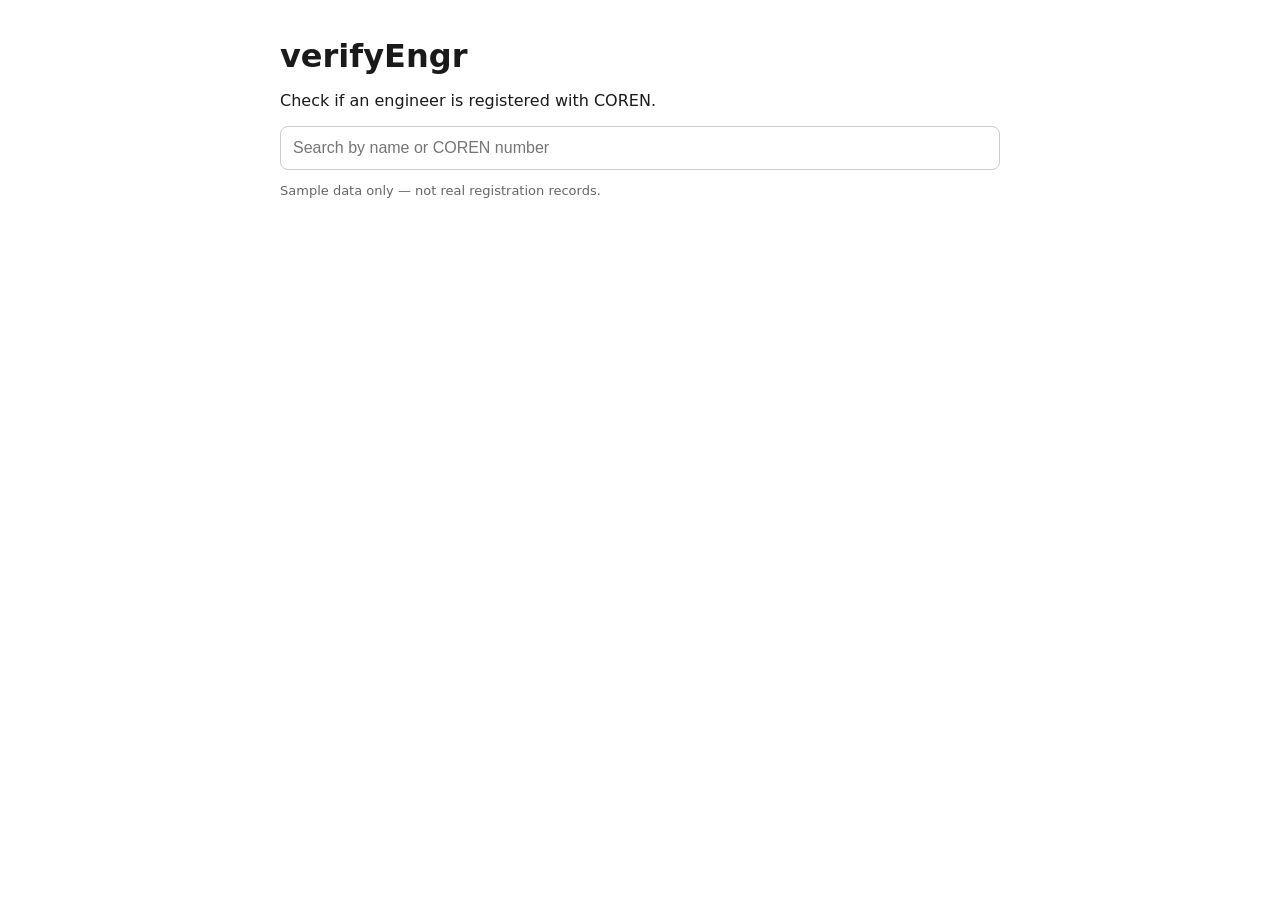
==== website/index.html @ 2fd6666d "Set up verifyEngr project structure Add beginner-friendly folders (website, data, docs), starter pag" ====
<!DOCTYPE html>
<html lang="en">
<head>
  <meta charset="UTF-8">
  <meta name="viewport" content="width=device-width, initial-scale=1.0">
  <title>verifyEngr — Check if an engineer is registered</title>
  <link rel="stylesheet" href="css/styles.css">
</head>
<body>
  <header>
    <h1>verifyEngr</h1>
    <p>Check if an engineer is registered with COREN.</p>
  </header>

  <main>
    <!-- Search bar: name or COREN number -->
    <input id="search" type="text" placeholder="Search by name or COREN number">

    <!-- Results appear here (filled in by js/app.js) -->
    <div id="results"></div>

    <p class="note">Sample data only — not real registration records.</p>
  </main>

  <script src="js/app.js"></script>
</body>
</html>
---- website/css/styles.css ----
/* verifyEngr styles — colours, fonts and layout */

body {
  font-family: system-ui, sans-serif;
  max-width: 720px;
  margin: 0 auto;
  padding: 16px;
  color: #1a1a1a;
}

header h1 {
  margin-bottom: 4px;
}

#search {
  width: 100%;
  padding: 12px;
  font-size: 16px;
  border: 1px solid #ccc;
  border-radius: 8px;
  box-sizing: border-box;
}

.result {
  border: 1px solid #ddd;
  border-radius: 8px;
  padding: 12px;
  margin-top: 12px;
}

.badge-registered { color: #1e7b34; font-weight: 600; }
.badge-expired    { color: #b26a00; font-weight: 600; }
.badge-notfound   { color: #b3261e; font-weight: 600; }

.note {
  color: #666;
  font-size: 13px;
}
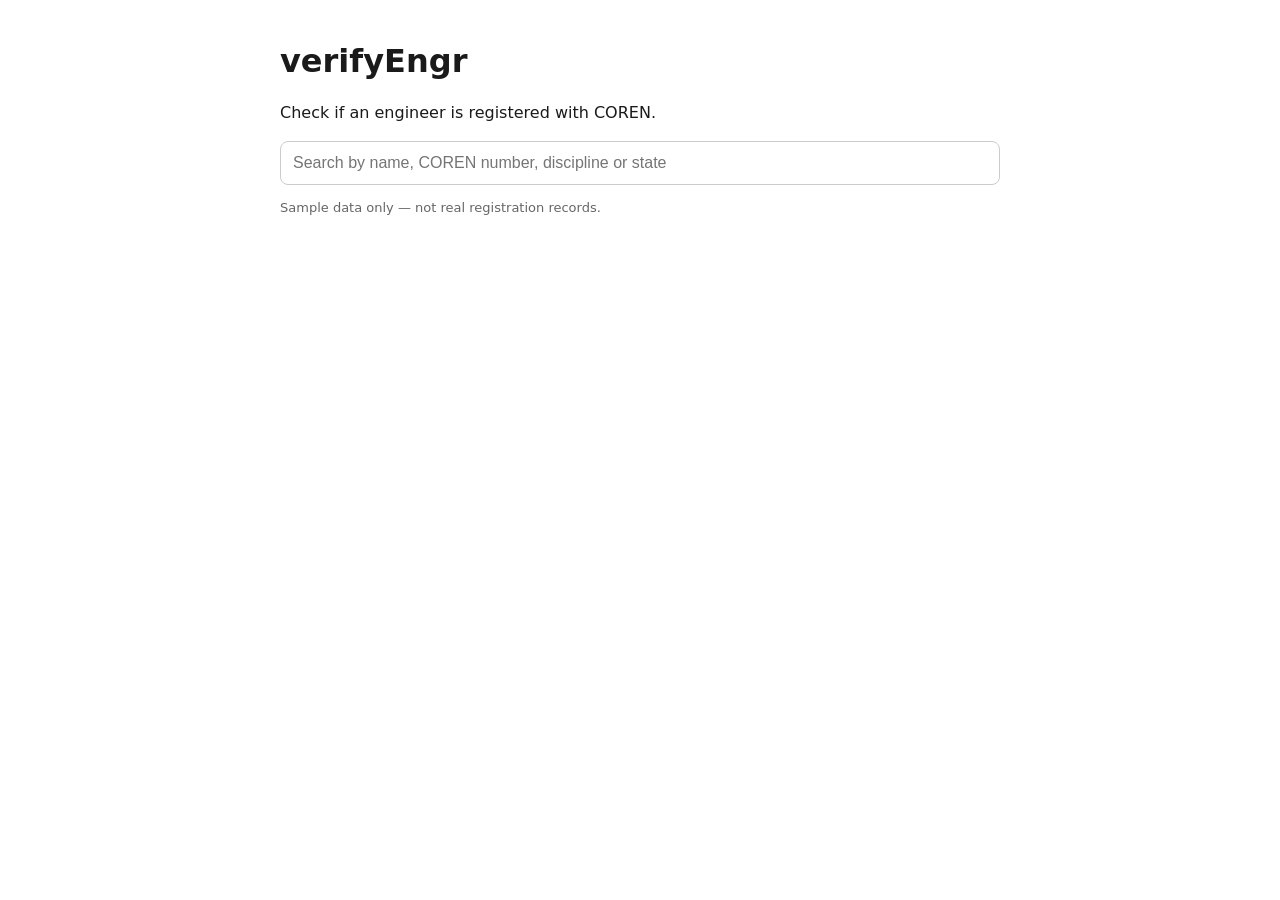
==== commit db918121: "Add 40 sample engineers and a working profile page - Sample data now covers 6 disciplines, 10 states" ====
--- a/website/index.html
+++ b/website/index.html
@@ -14,7 +14,7 @@
 
   <main>
     <!-- Search bar: name or COREN number -->
-    <input id="search" type="text" placeholder="Search by name or COREN number">
+    <input id="search" type="text" placeholder="Search by name, COREN number, discipline or state">
 
     <!-- Results appear here (filled in by js/app.js) -->
     <div id="results"></div>
--- a/website/css/styles.css
+++ b/website/css/styles.css
@@ -6,12 +6,18 @@
   margin: 0 auto;
   padding: 16px;
   color: #1a1a1a;
+  line-height: 1.5;
+}
+
+a {
+  color: #1d5fbf;
 }
 
 header h1 {
   margin-bottom: 4px;
 }
 
+/* Search bar */
 #search {
   width: 100%;
   padding: 12px;
@@ -21,16 +27,66 @@
   box-sizing: border-box;
 }
 
+/* One search result (the whole card is a link) */
 .result {
+  display: block;
   border: 1px solid #ddd;
   border-radius: 8px;
   padding: 12px;
   margin-top: 12px;
+  color: inherit;
+  text-decoration: none;
 }
 
-.badge-registered { color: #1e7b34; font-weight: 600; }
-.badge-expired    { color: #b26a00; font-weight: 600; }
-.badge-notfound   { color: #b3261e; font-weight: 600; }
+.result:hover {
+  border-color: #1d5fbf;
+  background: #f5f9ff;
+}
+
+/* Status badges */
+.badge {
+  display: inline-block;
+  margin-left: 6px;
+  padding: 2px 10px;
+  border-radius: 999px;
+  font-size: 13px;
+  font-weight: 600;
+}
+
+.badge-registered { color: #1e7b34; background: #e6f4ea; }
+.badge-expired    { color: #b26a00; background: #fff4e0; }
+.badge-suspended  { color: #b3261e; background: #fdecea; }
+.badge-notfound   { color: #b3261e; background: #fdecea; padding: 8px 12px; border-radius: 8px; }
+
+.badge-large {
+  margin-left: 0;
+  font-size: 16px;
+  padding: 6px 16px;
+}
+
+/* Profile page */
+.warning {
+  background: #fdecea;
+  color: #b3261e;
+  padding: 12px;
+  border-radius: 8px;
+}
+
+.details {
+  display: grid;
+  grid-template-columns: 160px 1fr;
+  gap: 8px 16px;
+  margin: 16px 0;
+}
+
+.details dt {
+  color: #666;
+}
+
+.details dd {
+  margin: 0;
+  font-weight: 500;
+}
 
 .note {
   color: #666;
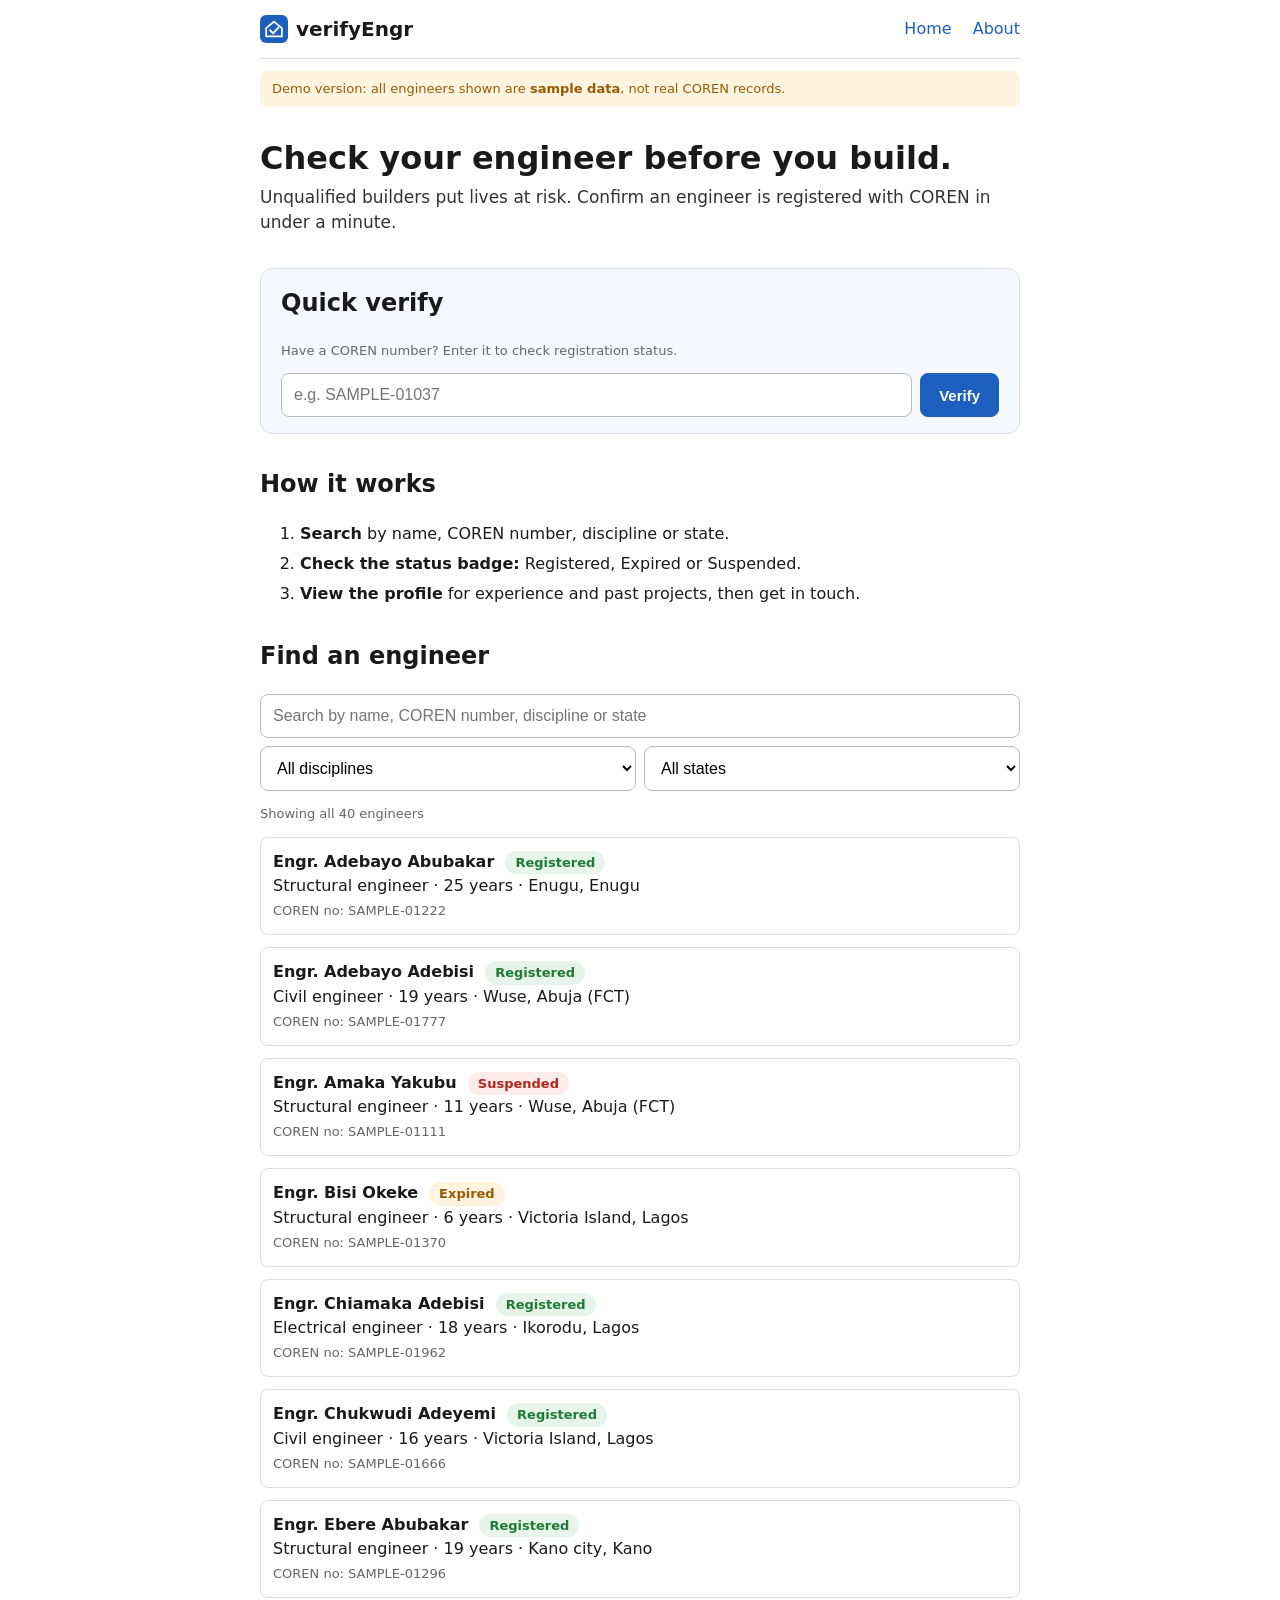
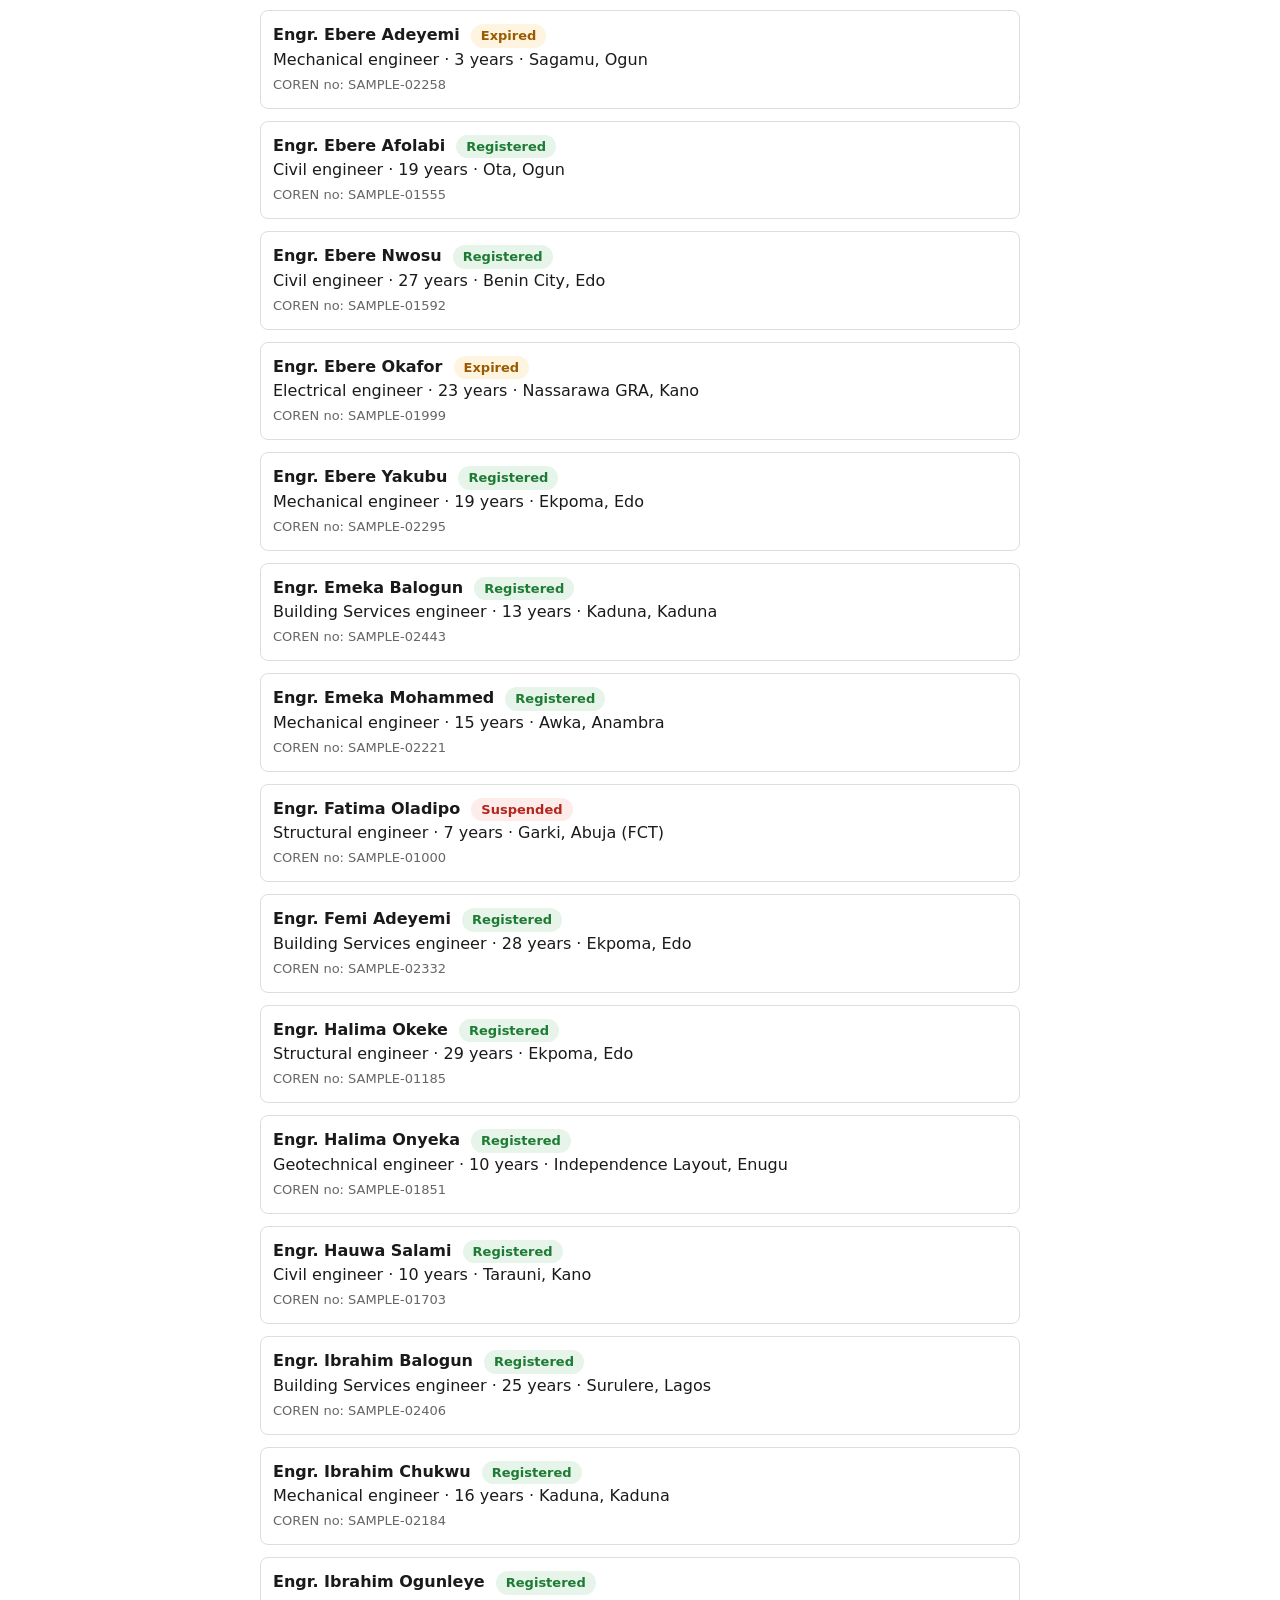
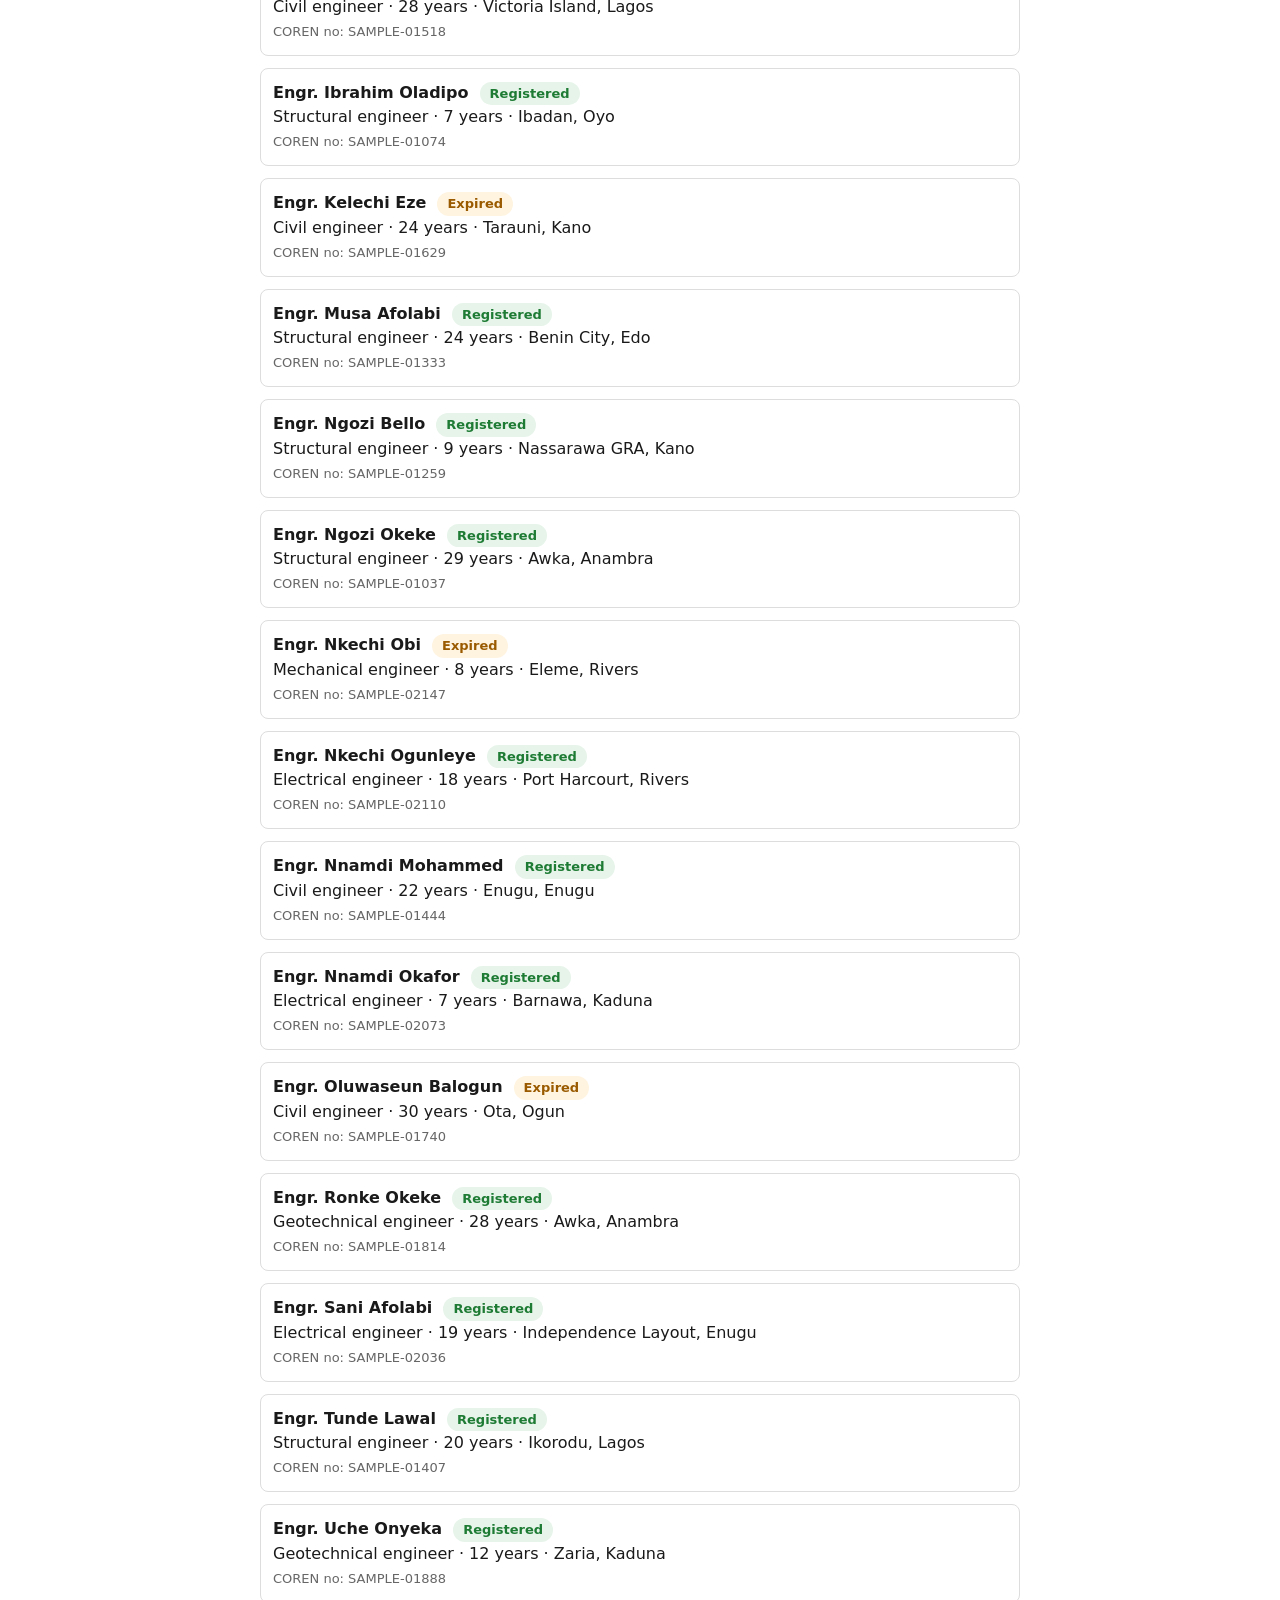
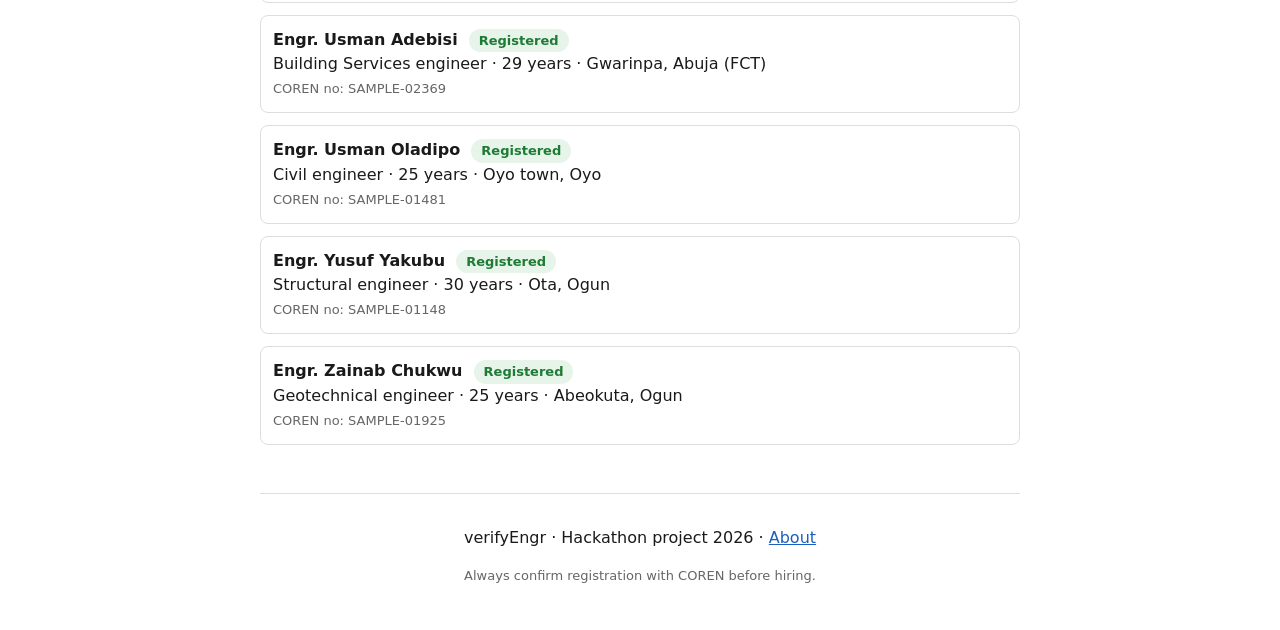
==== commit 35408ef1: "Add quick verify, filters, About page, sharing and reporting - Quick verify: COREN number gives a cl" ====
--- a/website/index.html
+++ b/website/index.html
@@ -3,24 +3,74 @@
 <head>
   <meta charset="UTF-8">
   <meta name="viewport" content="width=device-width, initial-scale=1.0">
-  <title>verifyEngr — Check if an engineer is registered</title>
+  <title>verifyEngr — Check your engineer before you build</title>
+  <meta name="description" content="Check in under a minute if an engineer is registered with COREN.">
+  <link rel="icon" href="images/logo.svg">
   <link rel="stylesheet" href="css/styles.css">
 </head>
 <body>
-  <header>
-    <h1>verifyEngr</h1>
-    <p>Check if an engineer is registered with COREN.</p>
+  <!-- ===== Header (same on every page) ===== -->
+  <header class="site-header">
+    <a class="logo" href="index.html"><img src="images/logo.svg" alt="" width="28" height="28"> verifyEngr</a>
+    <nav>
+      <a href="index.html">Home</a>
+      <a href="about.html">About</a>
+    </nav>
   </header>
 
+  <!-- Sample data notice -->
+  <p class="sample-banner">Demo version: all engineers shown are <strong>sample data</strong>, not real COREN records.</p>
+
   <main>
-    <!-- Search bar: name or COREN number -->
-    <input id="search" type="text" placeholder="Search by name, COREN number, discipline or state">
+    <!-- ===== Hero ===== -->
+    <section class="hero">
+      <h1>Check your engineer before you build.</h1>
+      <p>Unqualified builders put lives at risk. Confirm an engineer is registered with COREN in under a minute.</p>
+    </section>
 
-    <!-- Results appear here (filled in by js/app.js) -->
-    <div id="results"></div>
+    <!-- ===== 1. Quick verify ===== -->
+    <section class="card" id="quick-verify">
+      <h2>Quick verify</h2>
+      <p class="note">Have a COREN number? Enter it to check registration status.</p>
+      <form id="verify-form" class="row">
+        <input id="verify-input" type="text" placeholder="e.g. SAMPLE-01037" aria-label="COREN number" required>
+        <button type="submit">Verify</button>
+      </form>
+      <div id="verify-result" aria-live="polite"></div>
+    </section>
 
-    <p class="note">Sample data only — not real registration records.</p>
+    <!-- ===== 2. How it works ===== -->
+    <section>
+      <h2>How it works</h2>
+      <ol class="steps">
+        <li><strong>Search</strong> by name, COREN number, discipline or state.</li>
+        <li><strong>Check the status badge:</strong> Registered, Expired or Suspended.</li>
+        <li><strong>View the profile</strong> for experience and past projects, then get in touch.</li>
+      </ol>
+    </section>
+
+    <!-- ===== 3. Search and filters ===== -->
+    <section id="find">
+      <h2>Find an engineer</h2>
+      <input id="search" type="search" placeholder="Search by name, COREN number, discipline or state" aria-label="Search engineers">
+      <div class="row filters">
+        <select id="filter-discipline" aria-label="Filter by discipline">
+          <option value="">All disciplines</option>
+        </select>
+        <select id="filter-state" aria-label="Filter by state">
+          <option value="">All states</option>
+        </select>
+      </div>
+      <!-- Results appear here (filled in by js/app.js) -->
+      <div id="results"></div>
+    </section>
   </main>
+
+  <!-- ===== Footer (same on every page) ===== -->
+  <footer class="site-footer">
+    <p>verifyEngr · Hackathon project 2026 · <a href="about.html">About</a></p>
+    <p class="note">Always confirm registration with COREN before hiring.</p>
+  </footer>
 
   <script src="js/app.js"></script>
 </body>
--- a/website/css/styles.css
+++ b/website/css/styles.css
@@ -1,36 +1,174 @@
 /* verifyEngr styles — colours, fonts and layout */
 
+/* ---------- Colours used across the site ---------- */
+:root {
+  --blue: #1d5fbf;
+  --blue-dark: #174c99;
+  --blue-light: #f5f9ff;
+  --text: #1a1a1a;
+  --muted: #666;
+  --border: #ddd;
+  --green: #1e7b34;
+  --green-bg: #e6f4ea;
+  --orange: #9a5b00;
+  --orange-bg: #fff4e0;
+  --red: #b3261e;
+  --red-bg: #fdecea;
+}
+
+/* ---------- Page basics ---------- */
 body {
   font-family: system-ui, sans-serif;
-  max-width: 720px;
+  max-width: 760px;
   margin: 0 auto;
-  padding: 16px;
-  color: #1a1a1a;
+  padding: 0 16px;
+  color: var(--text);
   line-height: 1.5;
 }
 
-a {
-  color: #1d5fbf;
-}
-
-header h1 {
-  margin-bottom: 4px;
-}
-
-/* Search bar */
-#search {
+a { color: var(--blue); }
+
+h1 { line-height: 1.2; }
+
+section { margin: 32px 0; }
+
+.note {
+  color: var(--muted);
+  font-size: 13px;
+}
+
+/* ---------- Header and footer ---------- */
+.site-header {
+  display: flex;
+  justify-content: space-between;
+  align-items: center;
+  padding: 14px 0;
+  border-bottom: 1px solid var(--border);
+}
+
+.logo {
+  display: flex;
+  align-items: center;
+  gap: 8px;
+  font-weight: 700;
+  font-size: 20px;
+  color: var(--text);
+  text-decoration: none;
+}
+
+.site-header nav a {
+  margin-left: 16px;
+  text-decoration: none;
+  font-weight: 500;
+}
+
+.site-footer {
+  margin-top: 48px;
+  padding: 16px 0 32px;
+  border-top: 1px solid var(--border);
+  text-align: center;
+}
+
+.sample-banner {
+  background: var(--orange-bg);
+  color: var(--orange);
+  font-size: 13px;
+  padding: 8px 12px;
+  border-radius: 8px;
+  margin: 12px 0;
+}
+
+/* ---------- Home page ---------- */
+.hero h1 {
+  font-size: 32px;
+  margin-bottom: 8px;
+}
+
+.hero p {
+  font-size: 17px;
+  color: #333;
+  margin-top: 0;
+}
+
+.card {
+  border: 1px solid var(--border);
+  border-radius: 12px;
+  padding: 16px 20px;
+  background: var(--blue-light);
+}
+
+.card h2 { margin-top: 0; }
+
+.steps li { margin-bottom: 6px; }
+
+/* Inputs, dropdowns and buttons */
+input,
+select {
   width: 100%;
   padding: 12px;
   font-size: 16px;
-  border: 1px solid #ccc;
+  border: 1px solid #bbb;
   border-radius: 8px;
   box-sizing: border-box;
-}
+  background: #fff;
+}
+
+.row {
+  display: flex;
+  gap: 8px;
+}
+
+.filters { margin-top: 8px; }
+
+button,
+.button {
+  display: inline-block;
+  padding: 10px 18px;
+  font-size: 15px;
+  font-weight: 600;
+  border: 1px solid var(--blue);
+  border-radius: 8px;
+  background: var(--blue);
+  color: #fff;
+  text-decoration: none;
+  cursor: pointer;
+  white-space: nowrap;
+}
+
+button:hover,
+.button:hover { background: var(--blue-dark); }
+
+.button-light {
+  background: #fff;
+  color: var(--blue);
+}
+
+.button-light:hover { background: var(--blue-light); }
+
+/* Quick verify answer */
+.verdict {
+  margin-top: 12px;
+  padding: 12px 16px;
+  border-radius: 10px;
+  border: 2px solid;
+  background: #fff;
+}
+
+.verdict p { margin: 4px 0; }
+
+.verdict-title {
+  font-size: 22px;
+  font-weight: 700;
+}
+
+.verdict-good { border-color: var(--green); background: var(--green-bg); }
+.verdict-warn { border-color: var(--orange); background: var(--orange-bg); }
+.verdict-bad  { border-color: var(--red); background: var(--red-bg); }
 
 /* One search result (the whole card is a link) */
 .result {
   display: block;
-  border: 1px solid #ddd;
+  border: 1px solid var(--border);
   border-radius: 8px;
   padding: 12px;
   margin-top: 12px;
@@ -39,11 +177,11 @@
 }
 
 .result:hover {
-  border-color: #1d5fbf;
-  background: #f5f9ff;
-}
-
-/* Status badges */
+  border-color: var(--blue);
+  background: var(--blue-light);
+}
+
+/* ---------- Status badges ---------- */
 .badge {
   display: inline-block;
   margin-left: 6px;
@@ -53,10 +191,9 @@
   font-weight: 600;
 }
 
-.badge-registered { color: #1e7b34; background: #e6f4ea; }
-.badge-expired    { color: #b26a00; background: #fff4e0; }
-.badge-suspended  { color: #b3261e; background: #fdecea; }
-.badge-notfound   { color: #b3261e; background: #fdecea; padding: 8px 12px; border-radius: 8px; }
+.badge-registered { color: var(--green); background: var(--green-bg); }
+.badge-expired    { color: var(--orange); background: var(--orange-bg); }
+.badge-suspended  { color: var(--red); background: var(--red-bg); }
 
 .badge-large {
   margin-left: 0;
@@ -64,31 +201,44 @@
   padding: 6px 16px;
 }
 
-/* Profile page */
-.warning {
-  background: #fdecea;
-  color: #b3261e;
+/* Red message box */
+.alert {
   padding: 12px;
   border-radius: 8px;
+}
+
+.alert-bad {
+  background: var(--red-bg);
+  color: var(--red);
+}
+
+/* ---------- Profile page ---------- */
+.actions {
+  display: flex;
+  flex-wrap: wrap;
+  gap: 8px;
+  margin: 12px 0;
 }
 
 .details {
   display: grid;
-  grid-template-columns: 160px 1fr;
+  grid-template-columns: 150px 1fr;
   gap: 8px 16px;
   margin: 16px 0;
 }
 
-.details dt {
-  color: #666;
-}
+.details dt { color: var(--muted); }
 
 .details dd {
   margin: 0;
   font-weight: 500;
-}
-
-.note {
-  color: #666;
-  font-size: 13px;
-}
+  overflow-wrap: anywhere;
+}
+
+.report-link {
+  color: var(--red);
+  font-size: 14px;
+}
+
+/* ---------- About page ---------- */
+.prose h2 { margin-top: 28px; }
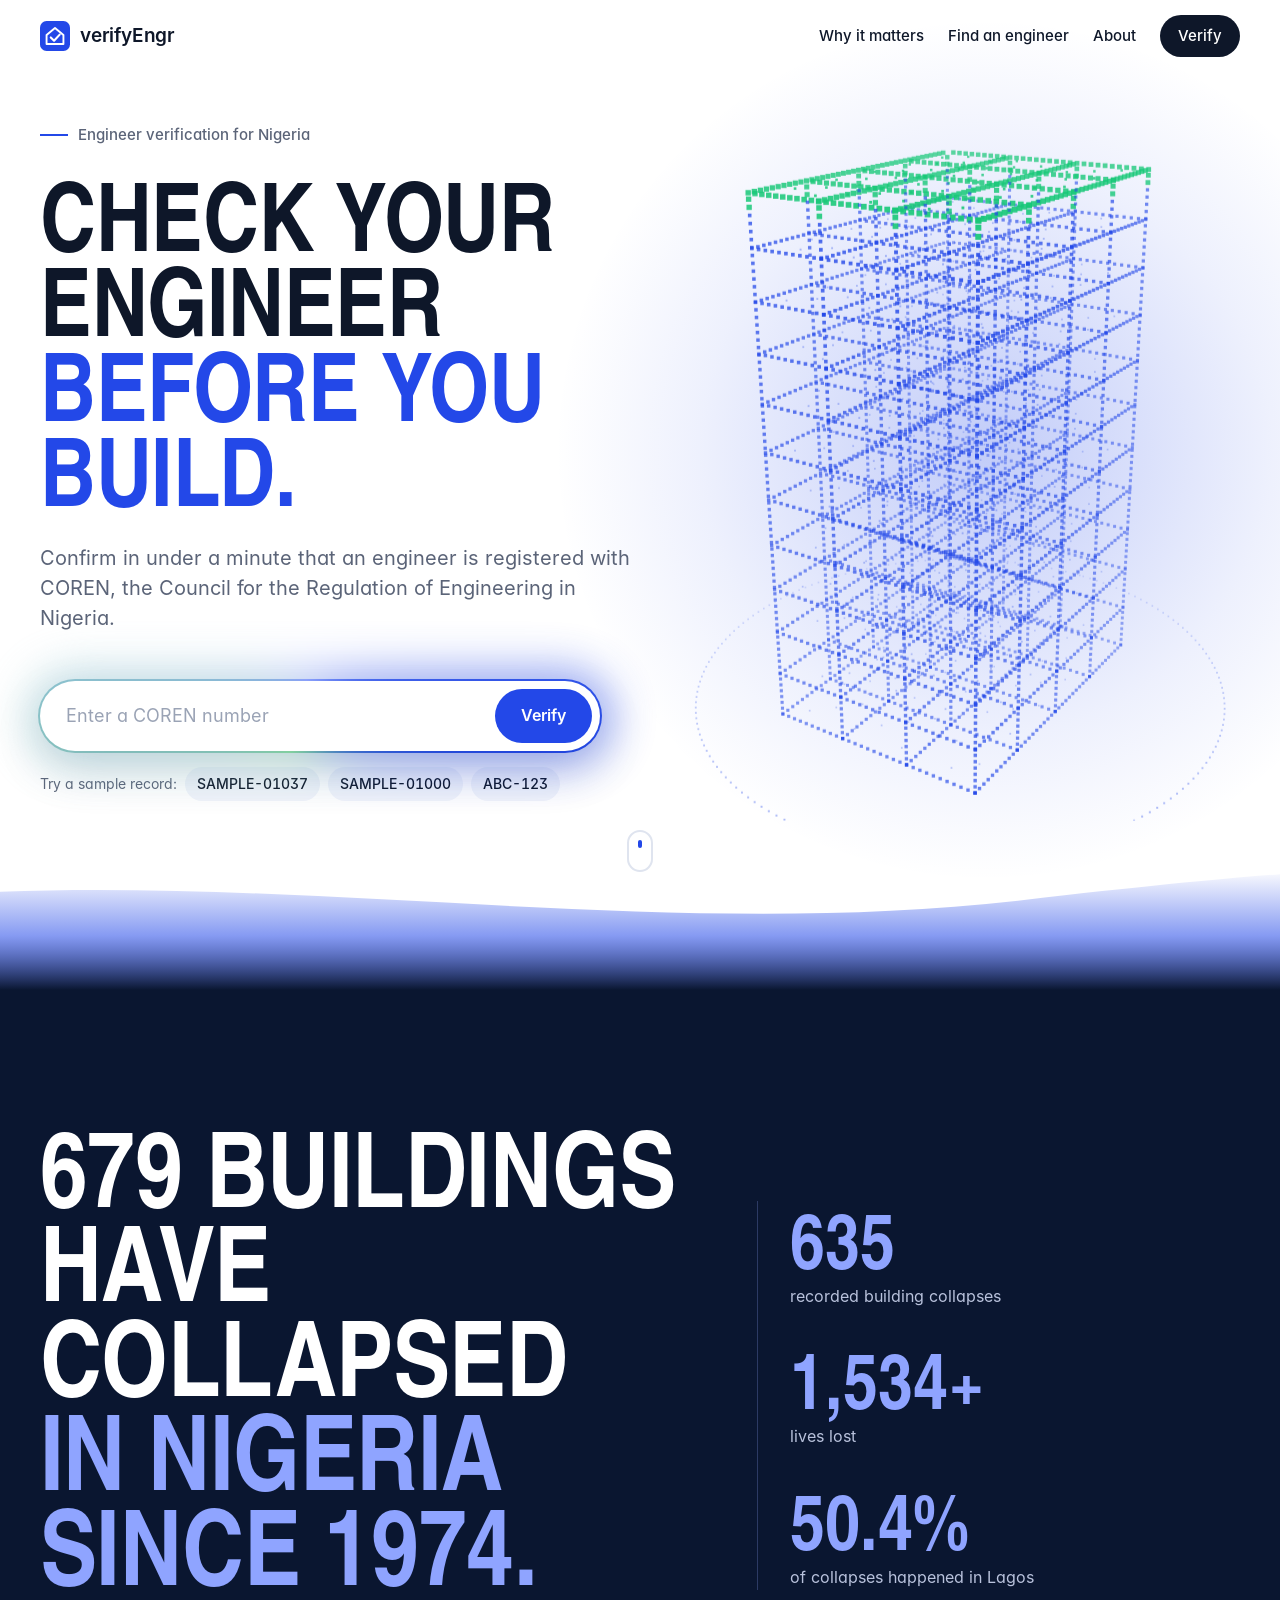
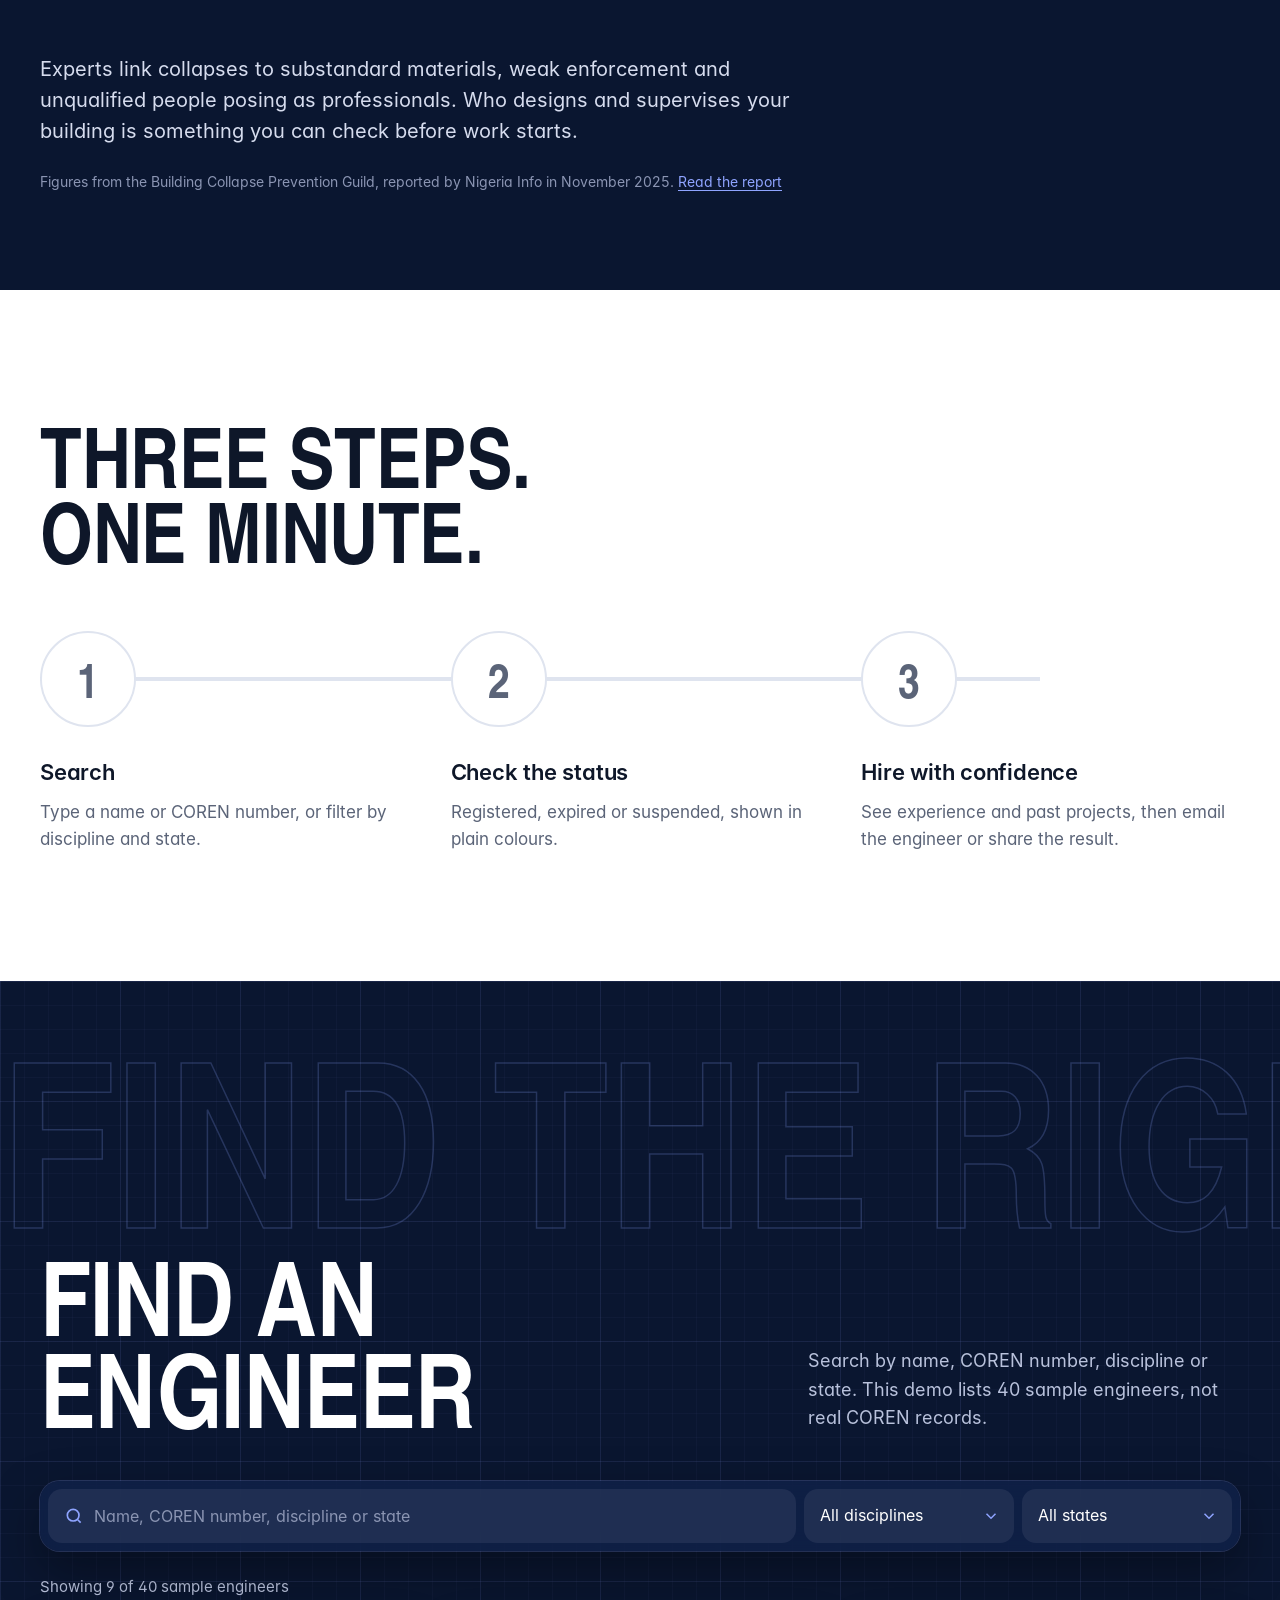
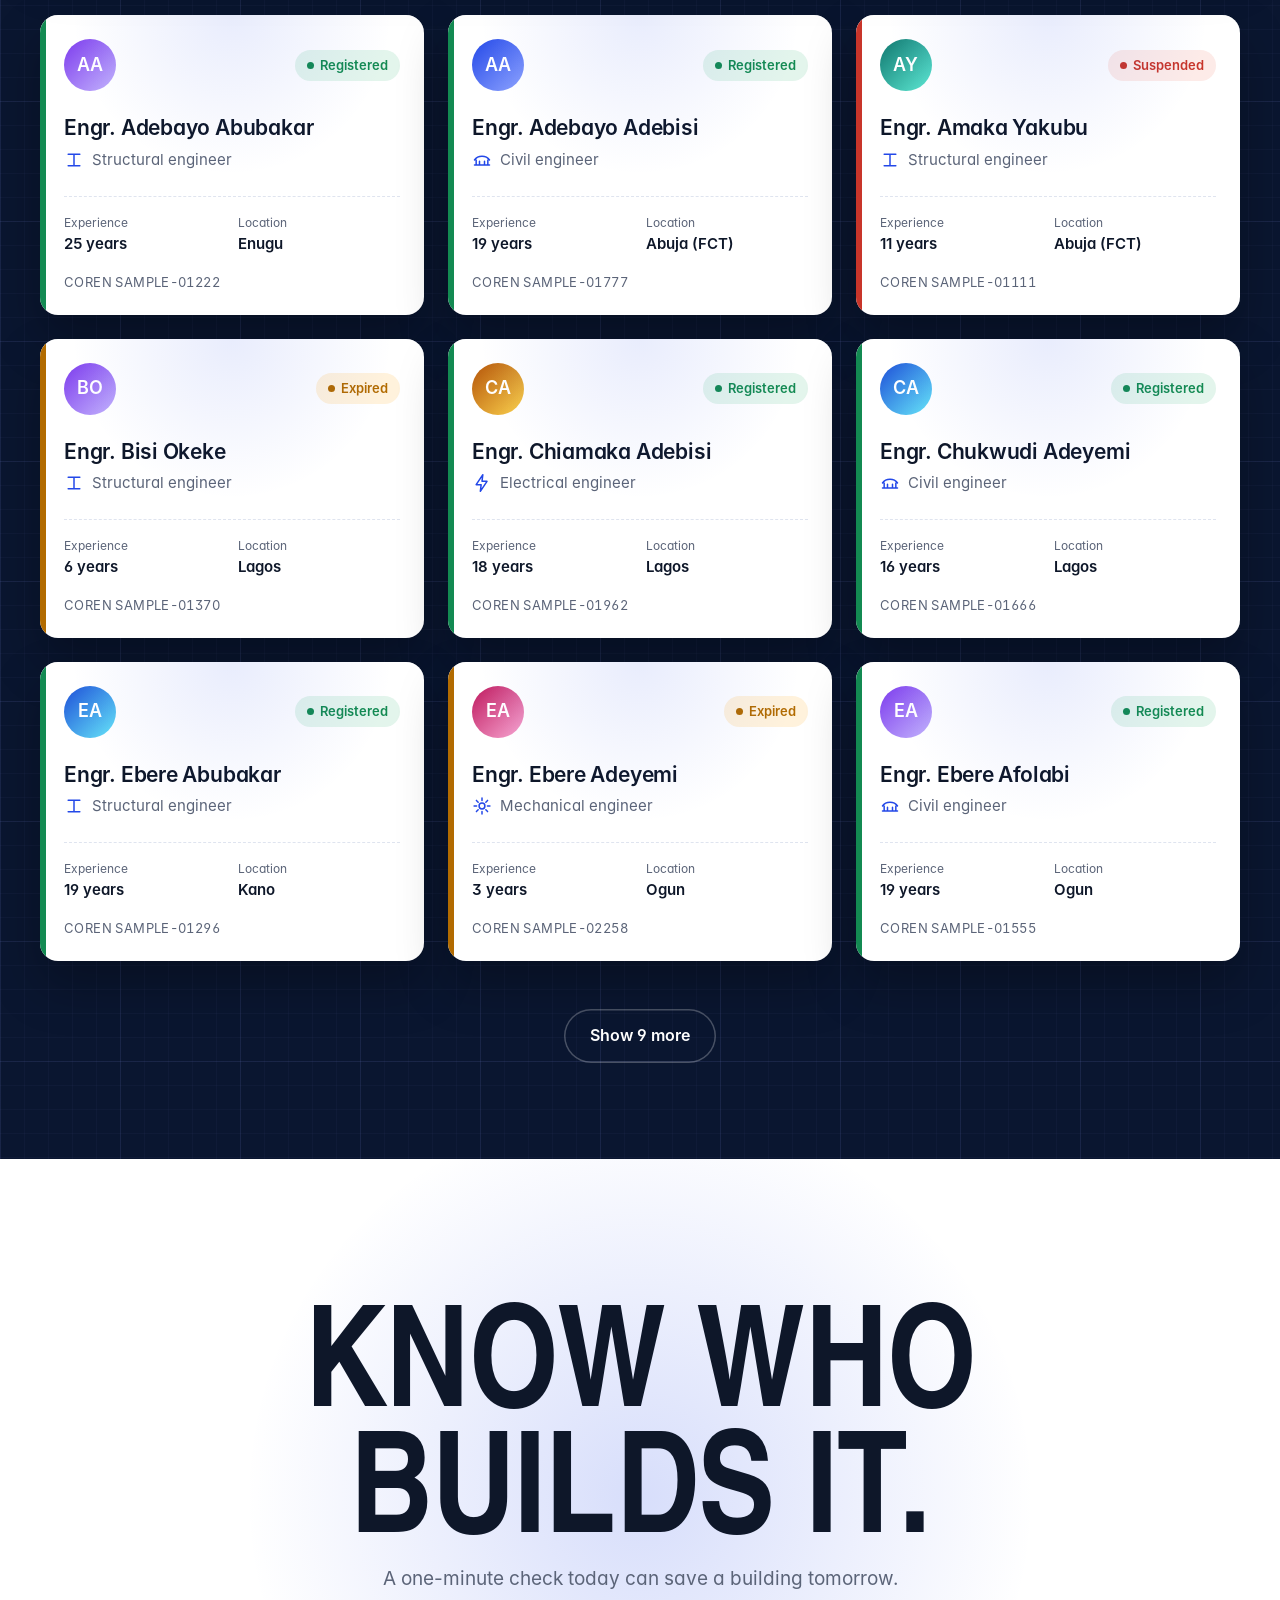
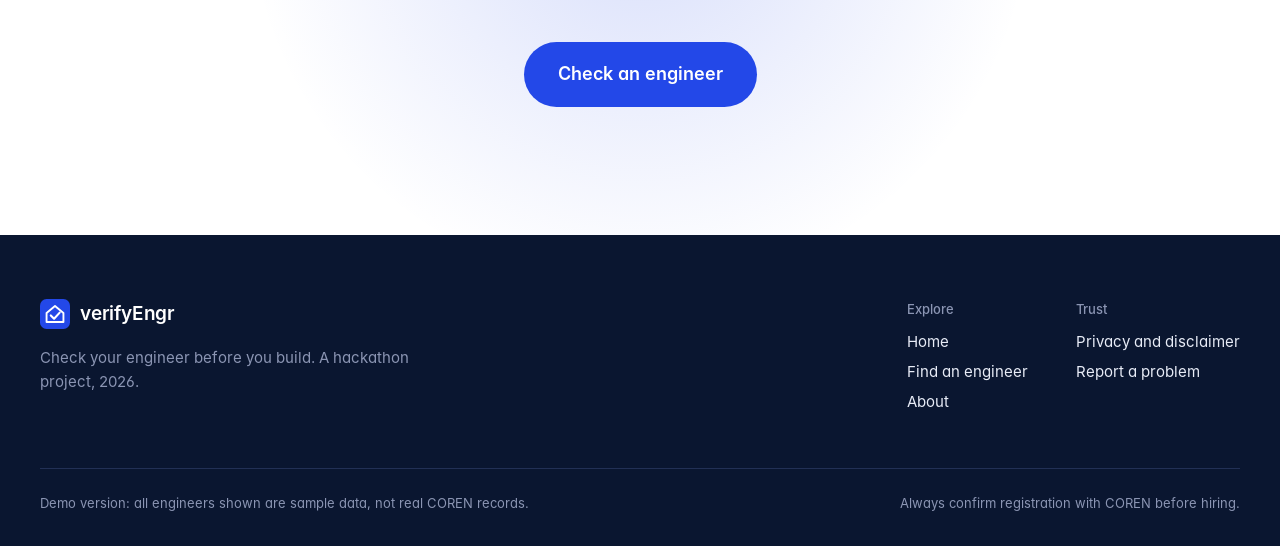
==== commit 9f4b2857: "Redesign the site with scroll motion, 3D and a certificate-style profile - New look: condensed displ" ====
--- a/website/index.html
+++ b/website/index.html
@@ -4,74 +4,199 @@
   <meta charset="UTF-8">
   <meta name="viewport" content="width=device-width, initial-scale=1.0">
   <title>verifyEngr — Check your engineer before you build</title>
-  <meta name="description" content="Check in under a minute if an engineer is registered with COREN.">
+  <meta name="description" content="Check in under a minute if an engineer is registered with COREN. Search by name, discipline or state.">
+  <!-- Link preview (WhatsApp, X, LinkedIn) -->
+  <meta property="og:type" content="website">
+  <meta property="og:site_name" content="verifyEngr">
+  <meta property="og:title" content="verifyEngr — Check your engineer before you build">
+  <meta property="og:description" content="Check in under a minute if an engineer is registered with COREN.">
+  <meta property="og:url" content="https://verifyengr.vercel.app/website/index.html">
+  <meta property="og:image" content="https://verifyengr.vercel.app/website/images/og-image.jpg">
+  <meta property="og:image:width" content="1200">
+  <meta property="og:image:height" content="630">
+  <meta name="twitter:card" content="summary_large_image">
+  <meta name="theme-color" content="#0a1630">
   <link rel="icon" href="images/logo.svg">
+  <link rel="preload" href="fonts/heros-cn-bold.woff" as="font" type="font/woff" crossorigin>
   <link rel="stylesheet" href="css/styles.css">
 </head>
 <body>
+
   <!-- ===== Header (same on every page) ===== -->
   <header class="site-header">
-    <a class="logo" href="index.html"><img src="images/logo.svg" alt="" width="28" height="28"> verifyEngr</a>
-    <nav>
-      <a href="index.html">Home</a>
-      <a href="about.html">About</a>
-    </nav>
+    <div class="wrap">
+      <a class="logo" href="index.html"><img src="images/logo.svg" alt=""> verifyEngr</a>
+      <nav class="site-nav" aria-label="Main">
+        <a class="nav-hide" href="#why">Why it matters</a>
+        <a class="nav-hide" href="#find">Find an engineer</a>
+        <a href="about.html">About</a>
+        <a class="nav-cta" href="#top">Verify</a>
+      </nav>
+    </div>
   </header>
 
-  <!-- Sample data notice -->
-  <p class="sample-banner">Demo version: all engineers shown are <strong>sample data</strong>, not real COREN records.</p>
-
-  <main>
-    <!-- ===== Hero ===== -->
-    <section class="hero">
-      <h1>Check your engineer before you build.</h1>
-      <p>Unqualified builders put lives at risk. Confirm an engineer is registered with COREN in under a minute.</p>
-    </section>
-
-    <!-- ===== 1. Quick verify ===== -->
-    <section class="card" id="quick-verify">
-      <h2>Quick verify</h2>
-      <p class="note">Have a COREN number? Enter it to check registration status.</p>
-      <form id="verify-form" class="row">
-        <input id="verify-input" type="text" placeholder="e.g. SAMPLE-01037" aria-label="COREN number" required>
-        <button type="submit">Verify</button>
-      </form>
-      <div id="verify-result" aria-live="polite"></div>
-    </section>
-
-    <!-- ===== 2. How it works ===== -->
-    <section>
-      <h2>How it works</h2>
-      <ol class="steps">
-        <li><strong>Search</strong> by name, COREN number, discipline or state.</li>
-        <li><strong>Check the status badge:</strong> Registered, Expired or Suspended.</li>
-        <li><strong>View the profile</strong> for experience and past projects, then get in touch.</li>
-      </ol>
-    </section>
-
-    <!-- ===== 3. Search and filters ===== -->
-    <section id="find">
-      <h2>Find an engineer</h2>
-      <input id="search" type="search" placeholder="Search by name, COREN number, discipline or state" aria-label="Search engineers">
-      <div class="row filters">
-        <select id="filter-discipline" aria-label="Filter by discipline">
-          <option value="">All disciplines</option>
-        </select>
-        <select id="filter-state" aria-label="Filter by state">
-          <option value="">All states</option>
-        </select>
-      </div>
-      <!-- Results appear here (filled in by js/app.js) -->
-      <div id="results"></div>
+  <main id="top">
+
+    <!-- ===== 1. Hero: quick verify ===== -->
+    <section class="hero" aria-labelledby="hero-title">
+      <div class="hero-glow" aria-hidden="true"></div>
+      <canvas id="frame3d" aria-hidden="true"></canvas>
+      <div class="wrap">
+        <div class="hero-copy">
+          <p class="kicker fade-up">Engineer verification for Nigeria</p>
+          <h1 id="hero-title" class="display reveal-lines">
+            <span class="line"><span style="--i:0">Check your</span></span>
+            <span class="line"><span style="--i:1">engineer</span></span>
+            <span class="line"><span style="--i:2" class="blue">before you</span></span>
+            <span class="line"><span style="--i:3" class="blue">build.</span></span>
+          </h1>
+          <p class="lead fade-up" style="--d:500ms">Confirm in under a minute that an engineer is registered with COREN, the Council for the Regulation of Engineering in Nigeria.</p>
+
+          <div class="verify-wrap fade-up" style="--d:650ms">
+            <form id="verify-form" class="verify">
+              <label for="verify-input" class="sr-only">COREN number</label>
+              <input id="verify-input" type="text" placeholder="Enter a COREN number" autocomplete="off" required>
+              <button class="btn" type="submit">Verify</button>
+            </form>
+          </div>
+          <p class="try fade-up" style="--d:750ms">
+            Try a sample record:
+            <button class="chip" type="button" data-try="SAMPLE-01037">SAMPLE-01037</button>
+            <button class="chip" type="button" data-try="SAMPLE-01000">SAMPLE-01000</button>
+            <button class="chip" type="button" data-try="ABC-123">ABC-123</button>
+          </p>
+          <div id="verify-result" aria-live="polite"></div>
+        </div>
+      </div>
+      <div class="scroll-cue" aria-hidden="true"></div>
+    </section>
+
+    <!-- blue wave between the hero and the dark section -->
+    <div class="wave" aria-hidden="true">
+      <svg viewBox="0 0 1440 180" preserveAspectRatio="none">
+        <defs>
+          <linearGradient id="waveFill" x1="0" x2="0" y1="0" y2="1">
+            <stop offset="0" stop-color="#2348e8" stop-opacity="0"/>
+            <stop offset=".55" stop-color="#2348e8" stop-opacity=".55"/>
+            <stop offset="1" stop-color="#0a1630"/>
+          </linearGradient>
+        </defs>
+        <path id="wavePath" fill="url(#waveFill)" d="M0 90 C 360 30, 720 150, 1080 90 S 1440 60, 1440 60 V180 H0 Z"/>
+      </svg>
+    </div>
+
+    <!-- ===== 2. Why it matters (dark) ===== -->
+    <section class="matters dark" id="why" aria-labelledby="why-title">
+      <div class="wrap">
+        <div class="matters-grid">
+          <h2 id="why-title" class="display reveal-lines">
+            <span class="line"><span style="--i:0">679 buildings</span></span>
+            <span class="line"><span style="--i:1">have collapsed</span></span>
+            <span class="line"><span style="--i:2" class="soft">in Nigeria</span></span>
+            <span class="line"><span style="--i:3" class="soft">since 1974.</span></span>
+          </h2>
+          <div class="stats">
+            <div class="stat fade-up"><span class="num" data-count="679">0</span><span class="label">recorded building collapses</span></div>
+            <div class="stat fade-up" style="--d:120ms"><span class="num" data-count="1639" data-suffix="+">0</span><span class="label">lives lost</span></div>
+            <div class="stat fade-up" style="--d:240ms"><span class="num" data-count="53.9" data-decimals="1" data-suffix="%">0</span><span class="label">of collapses happened in Lagos</span></div>
+          </div>
+        </div>
+        <p class="matters-body fade-up">Experts link collapses to substandard materials, weak enforcement and unqualified people posing as professionals. Who designs and supervises your building is something you can check before work starts.</p>
+        <p class="source fade-up">Figures from the Building Collapse Prevention Guild, reported by Nigeria Info in November 2025. <a href="https://www.nigeriainfo.fm/news/homepage/falling-walls-failing-standards-nigerias-50-year-battle-with-building-collapses" target="_blank" rel="noopener">Read the report</a></p>
+      </div>
+    </section>
+
+    <!-- ===== 3. How it works (a real sequence, so it is numbered) ===== -->
+    <section class="steps-section" aria-labelledby="how-title">
+      <div class="wrap">
+        <h2 id="how-title" class="display section-title reveal-lines">
+          <span class="line"><span style="--i:0">Three steps.</span></span>
+          <span class="line"><span style="--i:1">One minute.</span></span>
+        </h2>
+        <div class="steps" id="steps">
+          <svg class="steps-line" viewBox="0 0 1000 4" preserveAspectRatio="none" aria-hidden="true">
+            <line x1="0" y1="2" x2="1000" y2="2" stroke="#dfe4ef" stroke-width="4"/>
+            <line id="stepsProgress" x1="0" y1="2" x2="1000" y2="2" stroke="#2348e8" stroke-width="4" stroke-dasharray="1000" stroke-dashoffset="1000"/>
+          </svg>
+          <div class="step"><span class="step-no">1</span><h3>Search</h3><p>Type a name or COREN number, or filter by discipline and state.</p></div>
+          <div class="step"><span class="step-no">2</span><h3>Check the status</h3><p>Registered, expired or suspended, shown in plain colours.</p></div>
+          <div class="step"><span class="step-no">3</span><h3>Hire with confidence</h3><p>See experience and past projects, then email the engineer or share the result.</p></div>
+        </div>
+      </div>
+    </section>
+
+    <!-- ===== 4. Find an engineer (dark blueprint) ===== -->
+    <section class="find dark blueprint-grid" id="find" aria-labelledby="find-title">
+      <div class="marquee" id="marquee" aria-hidden="true">Find the right engineer &nbsp;·&nbsp; Find the right engineer &nbsp;·&nbsp; Find the right engineer</div>
+      <div class="wrap">
+        <div class="find-head">
+          <h2 id="find-title" class="display reveal-lines">
+            <span class="line"><span style="--i:0">Find an</span></span>
+            <span class="line"><span style="--i:1">engineer</span></span>
+          </h2>
+          <p class="fade-up">Search by name, COREN number, discipline or state. This demo lists 40 sample engineers, not real COREN records.</p>
+        </div>
+
+        <div class="searchbar" role="search">
+          <div class="field">
+            <svg class="field-icon" viewBox="0 0 24 24" fill="none" stroke="currentColor" stroke-width="2" aria-hidden="true"><circle cx="11" cy="11" r="7"/><path d="m20 20-3.5-3.5"/></svg>
+            <label for="search" class="sr-only">Search engineers</label>
+            <input id="search" type="search" placeholder="Name, COREN number, discipline or state" autocomplete="off">
+          </div>
+          <div class="field">
+            <label for="filter-discipline" class="sr-only">Discipline</label>
+            <select id="filter-discipline"><option value="">All disciplines</option></select>
+          </div>
+          <div class="field">
+            <label for="filter-state" class="sr-only">State</label>
+            <select id="filter-state"><option value="">All states</option></select>
+          </div>
+        </div>
+
+        <p class="result-count" id="result-count" aria-live="polite"></p>
+        <div class="cards animate" id="results">
+          <!-- loading placeholders, replaced by js/app.js -->
+          <div class="skeleton"></div><div class="skeleton"></div><div class="skeleton"></div>
+          <div class="skeleton"></div><div class="skeleton"></div><div class="skeleton"></div>
+        </div>
+        <div class="more" id="more"></div>
+      </div>
+    </section>
+
+    <!-- ===== 5. Closing call to action ===== -->
+    <section class="cta" aria-labelledby="cta-title">
+      <div class="wrap">
+        <h2 id="cta-title" class="display reveal-lines">
+          <span class="line"><span style="--i:0">Know who</span></span>
+          <span class="line"><span style="--i:1">builds it.</span></span>
+        </h2>
+        <p class="fade-up">A one-minute check today can save a building tomorrow.</p>
+        <a class="btn fade-up" href="#top" id="cta-verify">Check an engineer</a>
+      </div>
     </section>
   </main>
 
   <!-- ===== Footer (same on every page) ===== -->
-  <footer class="site-footer">
-    <p>verifyEngr · Hackathon project 2026 · <a href="about.html">About</a></p>
-    <p class="note">Always confirm registration with COREN before hiring.</p>
+  <footer class="site-footer dark">
+    <div class="wrap">
+      <div class="footer-top">
+        <div>
+          <a class="logo" href="index.html"><img src="images/logo.svg" alt=""> verifyEngr</a>
+          <p>Check your engineer before you build. A hackathon project, 2026.</p>
+        </div>
+        <div class="footer-links">
+          <div><h3>Explore</h3><a href="index.html">Home</a><a href="index.html#find">Find an engineer</a><a href="about.html">About</a></div>
+          <div><h3>Trust</h3><a href="privacy.html">Privacy and disclaimer</a><a href="mailto:momoh_elijah@yahoo.com">Report a problem</a></div>
+        </div>
+      </div>
+      <div class="footer-bottom">
+        <span>Demo version: all engineers shown are sample data, not real COREN records.</span>
+        <span>Always confirm registration with COREN before hiring.</span>
+      </div>
+    </div>
   </footer>
 
   <script src="js/app.js"></script>
+  <script src="js/motion.js"></script>
 </body>
 </html>
--- a/website/css/styles.css
+++ b/website/css/styles.css
@@ -1,244 +1,488 @@
-/* verifyEngr styles — colours, fonts and layout */
-
-/* ---------- Colours used across the site ---------- */
+/* =========================================================
+   verifyEngr — styles
+   Colours, fonts, layout and motion for every page.
+   ========================================================= */
+
+/* ---------- Fonts (files live in /website/fonts) ---------- */
+@font-face { font-family: "Heros Cn"; src: url("../fonts/heros-cn-bold.woff") format("woff"); font-weight: 700; font-display: swap; }
+@font-face { font-family: "Inter"; src: url("../fonts/inter-regular.woff") format("woff"); font-weight: 400; font-display: swap; }
+@font-face { font-family: "Inter"; src: url("../fonts/inter-medium.woff") format("woff"); font-weight: 500; font-display: swap; }
+@font-face { font-family: "Inter"; src: url("../fonts/inter-semibold.woff") format("woff"); font-weight: 600; font-display: swap; }
+@font-face { font-family: "Lora"; src: url("../fonts/lora.woff") format("woff"); font-weight: 400 700; font-display: swap; }
+@font-face { font-family: "Lora"; src: url("../fonts/lora-italic.woff") format("woff"); font-weight: 400 700; font-style: italic; font-display: swap; }
+
+/* ---------- Design tokens ---------- */
 :root {
-  --blue: #1d5fbf;
-  --blue-dark: #174c99;
-  --blue-light: #f5f9ff;
-  --text: #1a1a1a;
-  --muted: #666;
-  --border: #ddd;
-  --green: #1e7b34;
-  --green-bg: #e6f4ea;
-  --orange: #9a5b00;
-  --orange-bg: #fff4e0;
-  --red: #b3261e;
-  --red-bg: #fdecea;
-}
-
-/* ---------- Page basics ---------- */
+  /* colour */
+  --blueprint: #0a1630;      /* dark sections */
+  --blueprint-2: #11214a;    /* raised surfaces on dark */
+  --paper: #ffffff;
+  --mist: #f1f4fb;           /* quiet light surface */
+  --ink: #0e1729;            /* main text */
+  --muted: #5b6478;
+  --line: #dfe4ef;
+  --blue: #2348e8;           /* engineer blue: actions, highlights */
+  --blue-deep: #1733b8;
+  --blue-soft: #8fa4ff;
+  --green: #138a52;
+  --green-bg: #e3f5ec;
+  --amber: #b26b00;
+  --amber-bg: #fff2dc;
+  --red: #c8352a;
+  --red-bg: #fdebe8;
+
+  /* type */
+  --display: "Heros Cn", "Arial Narrow", "Helvetica Neue", sans-serif;
+  --text: "Inter", system-ui, sans-serif;
+  --serif: "Lora", Georgia, serif;
+
+  /* spacing scale (multiples of 8) */
+  --s1: 8px; --s2: 16px; --s3: 24px; --s4: 32px; --s5: 48px; --s6: 64px; --s7: 96px; --s8: 128px;
+
+  --page: 1200px;
+  --radius-sm: 10px;
+  --radius: 18px;
+  --radius-lg: 32px;
+  --ease: cubic-bezier(.2, .7, .1, 1);
+}
+
+/* ---------- Base ---------- */
+*, *::before, *::after { box-sizing: border-box; }
+html { scroll-behavior: smooth; -webkit-text-size-adjust: 100%; }
 body {
-  font-family: system-ui, sans-serif;
-  max-width: 760px;
-  margin: 0 auto;
-  padding: 0 16px;
-  color: var(--text);
-  line-height: 1.5;
-}
-
-a { color: var(--blue); }
-
-h1 { line-height: 1.2; }
-
-section { margin: 32px 0; }
-
-.note {
-  color: var(--muted);
-  font-size: 13px;
-}
-
-/* ---------- Header and footer ---------- */
+  margin: 0;
+  font-family: var(--text);
+  font-size: 17px;
+  line-height: 1.6;
+  color: var(--ink);
+  background: var(--paper);
+  font-feature-settings: "cv11", "ss01";
+  -webkit-font-smoothing: antialiased;
+  overflow-x: hidden;
+}
+img, svg, canvas { display: block; max-width: 100%; }
+a { color: var(--blue); text-underline-offset: 3px; }
+h1, h2, h3, p { margin: 0; }
+button, input, select { font: inherit; color: inherit; }
+:focus-visible { outline: 3px solid var(--blue-soft); outline-offset: 3px; border-radius: 6px; }
+.sr-only { position: absolute; width: 1px; height: 1px; overflow: hidden; clip: rect(0 0 0 0); white-space: nowrap; }
+.wrap { width: min(var(--page), 100% - 48px); margin-inline: auto; }
+
+/* Big condensed headlines */
+.display {
+  font-family: var(--display);
+  font-weight: 700;
+  text-transform: uppercase;
+  line-height: 0.9;
+  letter-spacing: -0.005em;
+}
+
+/* ---------- Header ---------- */
 .site-header {
-  display: flex;
-  justify-content: space-between;
-  align-items: center;
-  padding: 14px 0;
-  border-bottom: 1px solid var(--border);
-}
-
-.logo {
-  display: flex;
-  align-items: center;
-  gap: 8px;
-  font-weight: 700;
-  font-size: 20px;
-  color: var(--text);
-  text-decoration: none;
-}
-
-.site-header nav a {
-  margin-left: 16px;
-  text-decoration: none;
-  font-weight: 500;
-}
-
-.site-footer {
-  margin-top: 48px;
-  padding: 16px 0 32px;
-  border-top: 1px solid var(--border);
-  text-align: center;
-}
-
-.sample-banner {
-  background: var(--orange-bg);
-  color: var(--orange);
-  font-size: 13px;
-  padding: 8px 12px;
-  border-radius: 8px;
-  margin: 12px 0;
-}
-
-/* ---------- Home page ---------- */
-.hero h1 {
-  font-size: 32px;
-  margin-bottom: 8px;
-}
-
-.hero p {
-  font-size: 17px;
-  color: #333;
-  margin-top: 0;
-}
-
-.card {
-  border: 1px solid var(--border);
-  border-radius: 12px;
-  padding: 16px 20px;
-  background: var(--blue-light);
-}
-
-.card h2 { margin-top: 0; }
-
-.steps li { margin-bottom: 6px; }
-
-/* Inputs, dropdowns and buttons */
-input,
-select {
-  width: 100%;
-  padding: 12px;
-  font-size: 16px;
-  border: 1px solid #bbb;
-  border-radius: 8px;
-  box-sizing: border-box;
-  background: #fff;
-}
-
-.row {
-  display: flex;
-  gap: 8px;
-}
-
-.filters { margin-top: 8px; }
-
-button,
-.button {
-  display: inline-block;
-  padding: 10px 18px;
-  font-size: 15px;
-  font-weight: 600;
-  border: 1px solid var(--blue);
-  border-radius: 8px;
-  background: var(--blue);
-  color: #fff;
-  text-decoration: none;
-  cursor: pointer;
-  white-space: nowrap;
-}
-
-button:hover,
-.button:hover { background: var(--blue-dark); }
-
-.button-light {
-  background: #fff;
-  color: var(--blue);
-}
-
-.button-light:hover { background: var(--blue-light); }
-
-/* Quick verify answer */
+  position: fixed; inset: 0 0 auto 0; z-index: 40;
+  transition: background .3s, box-shadow .3s;
+}
+.site-header .wrap { display: flex; align-items: center; justify-content: space-between; height: 72px; }
+.site-header.scrolled { background: rgba(255, 255, 255, .86); backdrop-filter: blur(14px); box-shadow: 0 1px 0 var(--line); }
+.logo { display: flex; align-items: center; gap: 10px; font-weight: 600; font-size: 19px; color: var(--ink); text-decoration: none; letter-spacing: -0.01em; }
+.logo img { width: 30px; height: 30px; }
+.site-nav { display: flex; gap: var(--s3); align-items: center; }
+.site-nav a { color: var(--ink); text-decoration: none; font-weight: 500; font-size: 15px; }
+.site-nav a:hover { color: var(--blue); }
+.site-nav .nav-cta { background: var(--ink); color: #fff; padding: 9px 18px; border-radius: 999px; }
+.site-nav .nav-cta:hover { background: var(--blue); color: #fff; }
+
+/* ---------- Buttons and chips ---------- */
+.btn {
+  display: inline-flex; align-items: center; justify-content: center; gap: 8px;
+  padding: 14px 26px; border-radius: 999px; border: 0;
+  background: var(--blue); color: #fff; font-weight: 600; font-size: 16px;
+  text-decoration: none; cursor: pointer; white-space: nowrap;
+  transition: transform .2s var(--ease), background .2s;
+}
+.btn:hover { background: var(--blue-deep); }
+.btn:active { transform: scale(.96); }
+.btn-ghost { background: transparent; color: var(--ink); box-shadow: inset 0 0 0 1.5px var(--line); }
+.btn-ghost:hover { background: var(--mist); }
+.dark .btn-ghost { color: #fff; box-shadow: inset 0 0 0 1.5px rgba(255,255,255,.25); }
+.dark .btn-ghost:hover { background: rgba(255,255,255,.08); }
+
+.chip {
+  border: 0; cursor: pointer; padding: 6px 12px; border-radius: 999px;
+  background: var(--mist); color: var(--ink); font-size: 14px; font-weight: 500;
+  font-variant-numeric: tabular-nums;
+}
+.chip:hover { background: #e3e9f7; }
+
+/* ---------- Hero ---------- */
+.hero {
+  position: relative; min-height: 100svh; display: flex; align-items: center;
+  padding: 120px 0 var(--s7); overflow: hidden;
+}
+.hero-glow {
+  position: absolute; right: -12vw; top: 50%; width: 70vw; height: 70vw; max-width: 980px; max-height: 980px;
+  transform: translateY(-50%); border-radius: 50%;
+  background: radial-gradient(circle, rgba(35,72,232,.28), rgba(35,72,232,.08) 45%, rgba(35,72,232,0) 68%);
+  pointer-events: none;
+}
+#frame3d { position: absolute; right: -4vw; top: 50%; width: min(58vw, 820px); height: min(58vw, 820px); transform: translateY(-50%); pointer-events: none; }
+.hero .wrap { position: relative; z-index: 1; }
+.hero-copy { max-width: 700px; }
+.kicker { font-size: 15px; font-weight: 500; color: var(--muted); margin-bottom: var(--s3); display: flex; align-items: center; gap: 10px; }
+.kicker::before { content: ""; width: 28px; height: 2px; background: var(--blue); }
+.hero h1 { font-size: clamp(60px, 7.4vw, 116px); color: var(--ink); }
+.hero h1 .blue { color: var(--blue); }
+.lead { margin-top: var(--s4); font-size: 20px; line-height: 1.5; color: var(--muted); max-width: 30em; }
+
+/* Quick verify box with the glowing ring */
+.verify-wrap { position: relative; margin-top: var(--s5); max-width: 560px; isolation: isolate; }
+.verify {
+  position: relative; max-width: 560px;
+  display: flex; gap: 8px; padding: 8px; border-radius: 999px; background: #fff;
+  box-shadow: 0 18px 50px rgba(20, 40, 120, .14);
+}
+.verify::before {
+  content: ""; position: absolute; inset: -2px; border-radius: inherit; z-index: -1;
+  background: conic-gradient(from var(--ring-angle, 0deg), #2348e8, #8fe3a4, #8fa4ff, #2348e8);
+  filter: blur(.5px);
+}
+.verify::after {
+  content: ""; position: absolute; inset: -14px; border-radius: inherit; z-index: -2;
+  background: conic-gradient(from var(--ring-angle, 0deg), #2348e8, #8fe3a4, #8fa4ff, #2348e8);
+  filter: blur(22px); opacity: .45;
+}
+.verify input {
+  flex: 1; min-width: 0; border: 0; outline: 0; background: transparent;
+  padding: 10px 18px; font-size: 18px; font-variant-numeric: tabular-nums; letter-spacing: .02em;
+}
+.verify input::placeholder { color: #9aa3b5; letter-spacing: 0; }
+.try { margin-top: var(--s2); display: flex; flex-wrap: wrap; align-items: center; gap: 8px; font-size: 14px; color: var(--muted); }
+
+/* Verify result */
 .verdict {
-  margin-top: 12px;
-  padding: 12px 16px;
-  border-radius: 10px;
-  border: 2px solid;
-  background: #fff;
-}
-
-.verdict p { margin: 4px 0; }
-
-.verdict-title {
-  font-size: 22px;
-  font-weight: 700;
-}
-
-.verdict-good { border-color: var(--green); background: var(--green-bg); }
-.verdict-warn { border-color: var(--orange); background: var(--orange-bg); }
-.verdict-bad  { border-color: var(--red); background: var(--red-bg); }
-
-/* One search result (the whole card is a link) */
-.result {
-  display: block;
-  border: 1px solid var(--border);
-  border-radius: 8px;
-  padding: 12px;
-  margin-top: 12px;
-  color: inherit;
-  text-decoration: none;
-}
-
-.result:hover {
-  border-color: var(--blue);
-  background: var(--blue-light);
-}
-
-/* ---------- Status badges ---------- */
-.badge {
-  display: inline-block;
-  margin-left: 6px;
-  padding: 2px 10px;
-  border-radius: 999px;
-  font-size: 13px;
-  font-weight: 600;
-}
-
-.badge-registered { color: var(--green); background: var(--green-bg); }
-.badge-expired    { color: var(--orange); background: var(--orange-bg); }
-.badge-suspended  { color: var(--red); background: var(--red-bg); }
-
-.badge-large {
-  margin-left: 0;
-  font-size: 16px;
-  padding: 6px 16px;
-}
-
-/* Red message box */
-.alert {
-  padding: 12px;
-  border-radius: 8px;
-}
-
-.alert-bad {
-  background: var(--red-bg);
-  color: var(--red);
-}
-
-/* ---------- Profile page ---------- */
-.actions {
-  display: flex;
-  flex-wrap: wrap;
-  gap: 8px;
-  margin: 12px 0;
-}
-
-.details {
-  display: grid;
-  grid-template-columns: 150px 1fr;
-  gap: 8px 16px;
-  margin: 16px 0;
-}
-
-.details dt { color: var(--muted); }
-
-.details dd {
-  margin: 0;
-  font-weight: 500;
-  overflow-wrap: anywhere;
-}
-
-.report-link {
-  color: var(--red);
-  font-size: 14px;
-}
-
-/* ---------- About page ---------- */
-.prose h2 { margin-top: 28px; }
+  margin-top: var(--s3); max-width: 560px; padding: 20px 24px; border-radius: var(--radius);
+  display: grid; grid-template-columns: auto 1fr; gap: 4px 18px; align-items: start;
+  background: #fff; border: 1.5px solid var(--line);
+  animation: verdict-in .55s var(--ease) both;
+}
+.verdict .v-icon { grid-row: span 3; width: 48px; height: 48px; border-radius: 50%; display: grid; place-items: center; color: #fff; }
+.verdict .v-icon svg { width: 26px; height: 26px; }
+.verdict .v-title { font-family: var(--display); text-transform: uppercase; font-size: 34px; line-height: 1; }
+.verdict .v-who { font-weight: 600; }
+.verdict .v-advice { color: var(--muted); font-size: 15px; }
+.verdict a { font-weight: 600; font-size: 15px; grid-column: 2; margin-top: 6px; }
+.verdict.good { border-color: var(--green); background: linear-gradient(var(--green-bg), #fff 70%); }
+.verdict.good .v-icon { background: var(--green); }
+.verdict.good .v-title { color: var(--green); }
+.verdict.warn { border-color: var(--amber); background: linear-gradient(var(--amber-bg), #fff 70%); }
+.verdict.warn .v-icon { background: var(--amber); }
+.verdict.warn .v-title { color: var(--amber); }
+.verdict.bad { border-color: var(--red); background: linear-gradient(var(--red-bg), #fff 70%); }
+.verdict.bad .v-icon { background: var(--red); }
+.verdict.bad .v-title { color: var(--red); }
+@keyframes verdict-in {
+  from { opacity: 0; transform: translateY(18px) scale(.97); filter: blur(6px); }
+  to   { opacity: 1; transform: none; filter: none; }
+}
+
+.scroll-cue { position: absolute; left: 50%; bottom: 28px; transform: translateX(-50%); width: 26px; height: 42px; border-radius: 14px; border: 2px solid var(--line); z-index: 1; }
+.scroll-cue::after { content: ""; position: absolute; left: 50%; top: 8px; width: 4px; height: 8px; margin-left: -2px; border-radius: 2px; background: var(--blue); animation: cue 1.8s infinite; }
+@keyframes cue { 0% { opacity: 0; transform: translateY(0); } 30% { opacity: 1; } 100% { opacity: 0; transform: translateY(14px); } }
+
+/* ---------- Blue wave band between hero and dark section ---------- */
+.wave { position: relative; height: 180px; margin-top: -90px; z-index: 2; pointer-events: none; overflow: hidden; }
+.wave svg { position: absolute; left: -10%; width: 120%; max-width: none; height: 100%; }
+
+/* ---------- Dark sections ---------- */
+.dark { background: var(--blueprint); color: #e8ecf7; }
+.dark a { color: var(--blue-soft); }
+.dark .lcard { color: var(--ink); }
+.blueprint-grid {
+  background-image:
+    linear-gradient(rgba(143,164,255,.08) 1px, transparent 1px),
+    linear-gradient(90deg, rgba(143,164,255,.08) 1px, transparent 1px),
+    linear-gradient(rgba(143,164,255,.035) 1px, transparent 1px),
+    linear-gradient(90deg, rgba(143,164,255,.035) 1px, transparent 1px);
+  background-size: 120px 120px, 120px 120px, 24px 24px, 24px 24px;
+}
+
+/* ---------- Why it matters ---------- */
+.matters { padding: var(--s8) 0 var(--s7); position: relative; overflow: hidden; }
+.matters-grid { display: grid; grid-template-columns: 1.35fr 1fr; gap: var(--s6); align-items: end; }
+.matters h2 { font-size: clamp(56px, 8.2vw, 124px); color: #fff; }
+.matters h2 .soft { color: var(--blue-soft); }
+.stats { display: grid; gap: var(--s4); border-left: 1px solid rgba(143,164,255,.25); padding-left: var(--s4); }
+.stat .num { display: block; font-family: var(--display); font-size: clamp(56px, 6vw, 84px); line-height: 1; color: var(--blue-soft); font-variant-numeric: tabular-nums; }
+.stat .label { display: block; margin-top: 6px; color: #b9c2dc; font-size: 16px; }
+.matters-body { margin-top: var(--s6); max-width: 38em; font-size: 20px; line-height: 1.55; color: #d6dcee; }
+.source { margin-top: var(--s3); font-size: 14px; color: #8b95b3; }
+
+/* ---------- How it works ---------- */
+.steps-section { padding: var(--s8) 0; position: relative; }
+.section-title { font-size: clamp(48px, 6.5vw, 96px); }
+.section-intro { margin-top: var(--s3); max-width: 34em; color: var(--muted); font-size: 19px; }
+.steps { position: relative; margin-top: var(--s6); display: grid; grid-template-columns: repeat(3, 1fr); gap: var(--s4); }
+.steps-line { position: absolute; left: 0; right: 0; top: 46px; height: 4px; overflow: visible; }
+.step { position: relative; padding-top: 100px; }
+.step-no {
+  position: absolute; top: 0; left: 0; width: 96px; height: 96px; border-radius: 50%;
+  display: grid; place-items: center; background: #fff; border: 2px solid var(--line);
+  font-family: var(--display); font-size: 48px; color: var(--muted);
+  transition: border-color .5s, color .5s, background .5s, transform .5s var(--ease);
+}
+.step.lit .step-no { border-color: var(--blue); color: #fff; background: var(--blue); transform: scale(1.04); }
+.step h3 { margin-top: var(--s3); font-size: 22px; font-weight: 600; letter-spacing: -0.01em; }
+.step p { margin-top: 8px; color: var(--muted); max-width: 22em; }
+
+/* ---------- Find an engineer ---------- */
+.find { position: relative; padding: var(--s8) 0 var(--s7); overflow: clip; }
+.marquee {
+  position: absolute; top: 40px; left: 0; white-space: nowrap; pointer-events: none;
+  font-family: var(--display); text-transform: uppercase; font-size: clamp(120px, 18vw, 260px); line-height: 1;
+  color: transparent; -webkit-text-stroke: 1.5px rgba(143,164,255,.22);
+  will-change: transform;
+}
+.find-head { position: relative; display: flex; justify-content: space-between; align-items: end; gap: var(--s4); flex-wrap: wrap; padding-top: 140px; }
+.find-head h2 { font-size: clamp(56px, 8vw, 116px); color: #fff; }
+.find-head p { max-width: 24em; color: #b9c2dc; font-size: 18px; }
+
+.searchbar {
+  position: sticky; top: 84px; z-index: 20; margin-top: var(--s5);
+  display: grid; grid-template-columns: 1fr 210px 210px; gap: 8px; padding: 8px;
+  border-radius: 20px; background: rgba(17, 33, 74, .82); backdrop-filter: blur(14px);
+  box-shadow: 0 0 0 1px rgba(143,164,255,.22), 0 20px 50px rgba(0,0,0,.35);
+}
+.searchbar .field { position: relative; }
+.searchbar svg.field-icon { position: absolute; left: 16px; top: 50%; width: 20px; height: 20px; transform: translateY(-50%); color: var(--blue-soft); }
+.searchbar input, .searchbar select {
+  width: 100%; height: 54px; border: 0; border-radius: 14px; outline: 0;
+  background: rgba(255,255,255,.07); color: #fff; padding: 0 16px; font-size: 16px;
+}
+.searchbar input { padding-left: 46px; }
+.searchbar input::placeholder { color: #8b95b3; }
+.searchbar select { appearance: none; cursor: pointer;
+  background-image: url("data:image/svg+xml,%3Csvg xmlns='http://www.w3.org/2000/svg' viewBox='0 0 24 24' fill='none' stroke='%238fa4ff' stroke-width='2'%3E%3Cpath d='m6 9 6 6 6-6'/%3E%3C/svg%3E");
+  background-repeat: no-repeat; background-position: right 14px center; background-size: 18px; padding-right: 40px; }
+.searchbar select option { color: var(--ink); }
+.searchbar input:focus, .searchbar select:focus { background-color: rgba(255,255,255,.12); box-shadow: inset 0 0 0 1.5px var(--blue-soft); }
+.result-count { margin-top: var(--s3); color: #b9c2dc; font-size: 15px; min-height: 24px; }
+
+/* Engineer cards */
+.cards { margin-top: var(--s2); display: grid; grid-template-columns: repeat(3, 1fr); gap: var(--s3); perspective: 1200px; }
+.lcard {
+  position: relative; display: block; padding: 24px 24px 22px; border-radius: var(--radius);
+  background: #fff; color: var(--ink); text-decoration: none; overflow: hidden;
+  box-shadow: 0 1px 0 rgba(255,255,255,.5) inset, 0 24px 50px rgba(0,0,0,.28);
+  transform-style: preserve-3d; transform: rotateX(var(--rx, 0)) rotateY(var(--ry, 0));
+  transition: transform .25s var(--ease), box-shadow .25s;
+}
+.lcard::before { content: ""; position: absolute; inset: 0 auto 0 0; width: 6px; background: var(--status, var(--green)); }
+.lcard::after {
+  content: ""; position: absolute; inset: 0; pointer-events: none;
+  background: radial-gradient(400px circle at var(--mx, 50%) var(--my, 0%), rgba(35,72,232,.10), transparent 40%);
+}
+.lcard:hover { box-shadow: 0 30px 70px rgba(0,0,0,.4), 0 0 0 2px var(--blue-soft); }
+.lcard.registered { --status: var(--green); }
+.lcard.expired { --status: var(--amber); }
+.lcard.suspended { --status: var(--red); }
+.lc-top { display: flex; justify-content: space-between; align-items: center; }
+.avatar {
+  width: 52px; height: 52px; border-radius: 50%; display: grid; place-items: center;
+  font-weight: 600; font-size: 18px; color: #fff; letter-spacing: .02em;
+  background: linear-gradient(135deg, var(--av1, #2348e8), var(--av2, #8fa4ff));
+}
+.badge { display: inline-flex; align-items: center; gap: 6px; padding: 5px 12px; border-radius: 999px; font-size: 13px; font-weight: 600; }
+.badge::before { content: ""; width: 7px; height: 7px; border-radius: 50%; background: currentColor; }
+.badge.registered { color: var(--green); background: var(--green-bg); }
+.badge.expired { color: var(--amber); background: var(--amber-bg); }
+.badge.suspended { color: var(--red); background: var(--red-bg); }
+.lc-name { margin-top: var(--s3); font-size: 21px; font-weight: 600; line-height: 1.25; letter-spacing: -0.01em; }
+.lc-disc { margin-top: 6px; display: flex; align-items: center; gap: 8px; color: var(--muted); font-size: 15px; }
+.lc-disc svg { width: 20px; height: 20px; color: var(--blue); flex: none; }
+.lc-meta { margin: var(--s3) 0 0; display: grid; grid-template-columns: 1fr 1fr; gap: 12px; padding-top: var(--s2); border-top: 1px dashed var(--line); }
+.lc-meta dt { font-size: 12px; color: var(--muted); }
+.lc-meta dd { margin: 0; font-weight: 600; font-size: 15px; }
+.lc-num { margin-top: var(--s2); font-size: 13px; color: var(--muted); font-variant-numeric: tabular-nums; letter-spacing: .03em; }
+
+/* cards rise in when the list comes into view */
+.cards.animate .lcard { opacity: 0; transform: translateY(40px) rotateX(12deg); }
+.cards.animate.in .lcard { opacity: 1; transform: rotateX(var(--rx, 0)) rotateY(var(--ry, 0)); transition: opacity .7s var(--ease) calc(var(--i) * 60ms), transform .7s var(--ease) calc(var(--i) * 60ms); }
+
+/* loading placeholders */
+.skeleton { height: 230px; border-radius: var(--radius); background: linear-gradient(100deg, rgba(255,255,255,.05) 30%, rgba(255,255,255,.12) 50%, rgba(255,255,255,.05) 70%); background-size: 300% 100%; animation: shimmer 1.4s infinite linear; }
+@keyframes shimmer { from { background-position: 100% 0; } to { background-position: 0 0; } }
+
+.empty { grid-column: 1 / -1; padding: var(--s5); border-radius: var(--radius); background: rgba(200,53,42,.12); color: #ffd7d2; border: 1px solid rgba(200,53,42,.4); }
+.more { margin-top: var(--s5); display: flex; justify-content: center; }
+
+/* ---------- Closing call to action ---------- */
+.cta { position: relative; padding: var(--s8) 0; text-align: center; overflow: hidden; }
+.cta::before { content: ""; position: absolute; left: 50%; top: 50%; width: 900px; height: 900px; transform: translate(-50%, -50%); border-radius: 50%; background: radial-gradient(circle, rgba(35,72,232,.18), transparent 62%); }
+.cta .wrap { position: relative; }
+.cta h2 { font-size: clamp(64px, 11vw, 168px); }
+.cta p { margin: var(--s3) auto 0; max-width: 30em; color: var(--muted); font-size: 19px; }
+.cta .btn { margin-top: var(--s5); padding: 18px 34px; font-size: 18px; }
+
+/* ---------- Footer ---------- */
+.site-footer { padding: var(--s6) 0 var(--s4); }
+.footer-top { display: flex; justify-content: space-between; gap: var(--s4); flex-wrap: wrap; padding-bottom: var(--s5); border-bottom: 1px solid rgba(143,164,255,.18); }
+.footer-top .logo { color: #fff; }
+.footer-top p { margin-top: var(--s2); max-width: 26em; color: #8b95b3; font-size: 15px; }
+.footer-links { display: flex; gap: var(--s5); }
+.footer-links h3 { font-size: 13px; color: #8b95b3; font-weight: 500; margin-bottom: 10px; }
+.footer-links a { display: block; color: #e8ecf7; text-decoration: none; font-size: 15px; margin-bottom: 6px; }
+.footer-links a:hover { color: var(--blue-soft); }
+.footer-bottom { padding-top: var(--s3); display: flex; justify-content: space-between; gap: var(--s2); flex-wrap: wrap; font-size: 13px; color: #8b95b3; }
+
+/* ---------- Line-by-line headline reveal ---------- */
+.reveal-lines .line { display: block; overflow: hidden; padding-bottom: .06em; margin-bottom: -.06em; }
+.reveal-lines .line > span { display: inline-block; transform: translateY(105%); transition: transform 1s var(--ease); transition-delay: calc(var(--i, 0) * 110ms); }
+.reveal-lines.in .line > span { transform: none; }
+.fade-up { opacity: 0; transform: translateY(24px); transition: opacity .8s var(--ease), transform .8s var(--ease); transition-delay: var(--d, 0ms); }
+.fade-up.in { opacity: 1; transform: none; }
+
+/* =========================================================
+   Profile page: verification record (certificate)
+   ========================================================= */
+.profile-page { background: var(--mist); }
+.profile-main { padding: 120px 0 var(--s7); position: relative; overflow: hidden; }
+.profile-main::before { content: ""; position: absolute; left: 50%; top: 260px; width: 1100px; height: 1100px; transform: translateX(-50%); border-radius: 50%; background: radial-gradient(circle, rgba(35,72,232,.16), transparent 62%); pointer-events: none; }
+.back { position: relative; display: inline-flex; align-items: center; gap: 8px; font-weight: 500; text-decoration: none; color: var(--ink); }
+.back span { width: 40px; height: 40px; border-radius: 50%; display: grid; place-items: center; background: var(--ink); color: #fff; transition: transform .2s var(--ease); }
+.back:hover span { transform: translateX(-3px); background: var(--blue); }
+
+.alert { position: relative; margin-top: var(--s3); padding: 16px 20px; border-radius: 14px; background: var(--red-bg); color: var(--red); border: 1px solid rgba(200,53,42,.3); font-weight: 500; }
+.alert.warn { background: var(--amber-bg); color: var(--amber); border-color: rgba(178,107,0,.3); }
+
+.cert-stage { position: relative; margin-top: var(--s4); perspective: 1600px; }
+.cert {
+  position: relative; max-width: 920px; margin: 0 auto; padding: 18px;
+  background: #fffdf8; border-radius: 6px; color: #1b2235;
+  box-shadow: 0 2px 0 #e9e4d8, 0 40px 90px rgba(14, 30, 80, .22);
+  transform: rotateX(var(--rx, 0deg)) rotateY(var(--ry, 0deg));
+  transform-style: preserve-3d; transition: transform .3s var(--ease);
+}
+.cert.enter { animation: cert-in 1.1s var(--ease) both; }
+@keyframes cert-in { from { opacity: 0; transform: translateY(60px) rotateX(18deg) scale(.96); } to { opacity: 1; transform: none; } }
+.cert .guilloche { position: absolute; inset: 0; width: 100%; height: 100%; pointer-events: none; }
+.cert-inner { position: relative; padding: 56px 64px 44px; border: 1px solid rgba(35,72,232,.35); }
+.cert-sheen { position: absolute; inset: 0; pointer-events: none; border-radius: 6px; background: linear-gradient(115deg, transparent 30%, rgba(255,255,255,.55) var(--sheen, 45%), transparent 60%); mix-blend-mode: soft-light; }
+.watermark { position: absolute; left: 50%; top: 52%; transform: translate(-50%, -50%) rotate(-24deg); font-family: var(--display); font-size: 180px; color: rgba(35,72,232,.05); pointer-events: none; text-transform: uppercase; letter-spacing: .04em; }
+
+.cert-head { display: flex; justify-content: space-between; align-items: flex-start; gap: var(--s3); flex-wrap: wrap; padding-bottom: var(--s3); border-bottom: 1px solid rgba(27,34,53,.15); }
+.cert-brand { display: flex; align-items: center; gap: 12px; }
+.cert-brand img { width: 44px; height: 44px; }
+.cert-brand b { display: block; font-size: 18px; }
+.cert-brand span { font-size: 14px; color: var(--muted); }
+.cert-no { text-align: right; font-size: 13px; color: var(--muted); }
+.cert-no b { display: block; font-size: 16px; color: var(--ink); font-variant-numeric: tabular-nums; letter-spacing: .03em; }
+
+.cert-body { display: grid; grid-template-columns: 1fr 200px; gap: var(--s4); align-items: center; padding: var(--s5) 0 var(--s4); }
+.cert-intro { font-family: var(--serif); font-style: italic; font-size: 19px; color: #4d5670; }
+.cert-name { font-family: var(--serif); font-weight: 600; font-size: clamp(36px, 5vw, 56px); line-height: 1.1; margin: 8px 0 14px; letter-spacing: -0.01em; }
+.cert-line { font-family: var(--serif); font-size: 19px; line-height: 1.6; color: #343c55; max-width: 30em; }
+.cert-line strong { color: var(--ink); }
+
+/* the round seal */
+.seal { position: relative; width: 200px; height: 200px; justify-self: center; color: var(--seal, var(--green)); }
+.seal .seal-ring { position: absolute; inset: 0; animation: spin 40s linear infinite; }
+.seal .seal-ring text { font-size: 11.5px; font-weight: 600; letter-spacing: .28em; fill: currentColor; }
+.seal .seal-core { position: absolute; inset: 34px; border-radius: 50%; display: grid; place-content: center; text-align: center; gap: 4px;
+  background: radial-gradient(circle at 35% 30%, #fff, color-mix(in srgb, currentColor 14%, #fff)); border: 2px solid currentColor; }
+.seal .seal-core svg { width: 34px; height: 34px; margin: 0 auto; }
+.seal .seal-core b { font-family: var(--display); text-transform: uppercase; font-size: 18px; line-height: 1; letter-spacing: .02em; }
+.seal.registered { --seal: var(--green); }
+.seal.expired { --seal: var(--amber); }
+.seal.suspended { --seal: var(--red); }
+@keyframes spin { to { transform: rotate(360deg); } }
+
+/* title block: like the corner box on an engineering drawing */
+.titleblock { margin: 0; display: grid; grid-template-columns: repeat(4, 1fr); border: 1.5px solid #1b2235; }
+.titleblock div { padding: 12px 14px; border-right: 1px solid rgba(27,34,53,.3); border-bottom: 1px solid rgba(27,34,53,.3); min-width: 0; }
+.titleblock div:nth-child(4n) { border-right: 0; }
+.titleblock div:nth-last-child(-n+4) { border-bottom: 0; }
+.titleblock dt { font-size: 11.5px; color: var(--muted); }
+.titleblock dd { margin: 2px 0 0; font-weight: 600; font-size: 15px; overflow-wrap: anywhere; }
+.titleblock dd a { font-size: 14px; }
+.titleblock dd a { color: var(--blue); }
+.cert-foot { margin-top: var(--s3); display: flex; justify-content: space-between; gap: var(--s2); flex-wrap: wrap; font-size: 13px; color: var(--muted); }
+.cert-foot .sig { font-family: var(--serif); font-style: italic; }
+
+.actions { max-width: 920px; margin: var(--s4) auto 0; display: flex; flex-wrap: wrap; gap: 10px; }
+.actions .btn-wa { background: #1fa855; }
+.actions .btn-wa:hover { background: #178544; }
+.report-link { margin-left: auto; align-self: center; color: var(--red); font-size: 15px; font-weight: 500; }
+
+.projects { max-width: 920px; margin: var(--s6) auto 0; }
+.projects h2 { font-size: clamp(40px, 5vw, 64px); }
+.timeline { list-style: none; margin: var(--s4) 0 0; padding: 0; position: relative; }
+.timeline::before { content: ""; position: absolute; left: 11px; top: 8px; bottom: 8px; width: 2px; background: var(--line); }
+.timeline li { position: relative; padding: 0 0 var(--s3) 44px; font-size: 18px; }
+.timeline li::before { content: ""; position: absolute; left: 4px; top: 6px; width: 16px; height: 16px; border-radius: 50%; background: #fff; border: 3px solid var(--blue); }
+.timeline li span { display: block; font-size: 14px; color: var(--muted); }
+
+/* ---------- Simple text pages (About, Privacy, 404) ---------- */
+.page-hero { padding: 150px 0 var(--s6); position: relative; overflow: hidden; }
+.page-hero::before { content: ""; position: absolute; right: -200px; top: -200px; width: 700px; height: 700px; border-radius: 50%; background: radial-gradient(circle, rgba(35,72,232,.18), transparent 62%); }
+.page-hero h1 { position: relative; font-size: clamp(64px, 10vw, 140px); }
+.page-hero p { position: relative; margin-top: var(--s3); max-width: 34em; font-size: 20px; color: var(--muted); }
+.prose { padding-bottom: var(--s8); }
+.prose .wrap > * { max-width: 760px; }
+.prose h2 { margin-top: var(--s6); font-size: 26px; font-weight: 600; letter-spacing: -0.015em; }
+.prose p, .prose li { margin-top: var(--s2); color: #343c55; font-size: 18px; line-height: 1.7; }
+.prose ul { padding-left: 1.2em; }
+.prose .callout { margin-top: var(--s4); padding: 20px 24px; border-radius: var(--radius); background: var(--mist); border-left: 4px solid var(--blue); }
+
+/* ---------- Responsive ---------- */
+@media (max-width: 980px) {
+  .matters-grid { grid-template-columns: 1fr; }
+  .stats { border-left: 0; padding-left: 0; grid-template-columns: repeat(3, 1fr); border-top: 1px solid rgba(143,164,255,.25); padding-top: var(--s4); }
+  .cards { grid-template-columns: repeat(2, 1fr); }
+  .searchbar { grid-template-columns: 1fr 1fr; }
+  .searchbar .field:first-child { grid-column: 1 / -1; }
+  .cert-body { grid-template-columns: 1fr; }
+  .seal { justify-self: start; }
+  .titleblock { grid-template-columns: repeat(2, 1fr); }
+  .titleblock div:nth-child(4n) { border-right: 1px solid rgba(27,34,53,.3); }
+  .titleblock div:nth-child(2n) { border-right: 0; }
+  .titleblock div:nth-last-child(-n+4) { border-bottom: 1px solid rgba(27,34,53,.3); }
+  .titleblock div:nth-last-child(-n+2) { border-bottom: 0; }
+}
+@media (max-width: 720px) {
+  body { font-size: 16px; }
+  .site-nav { gap: var(--s2); }
+  .site-nav .nav-hide { display: none; }
+  .hero { padding-top: 104px; flex-direction: column; align-items: stretch; }
+  #frame3d { order: 2; position: relative; right: auto; top: auto; transform: none; width: 100%; height: 320px; margin: 8px 0 -24px; }
+  .hero-glow { top: 62%; right: -40vw; width: 120vw; height: 120vw; }
+  .hero h1 { font-size: clamp(56px, 17vw, 96px); }
+  .lead { font-size: 18px; }
+  .verify { border-radius: 22px; flex-direction: column; }
+  .verify .btn { width: 100%; }
+  .scroll-cue { display: none; }
+  .stats { grid-template-columns: 1fr; }
+  .steps { grid-template-columns: 1fr; gap: var(--s5); }
+  .steps-line { display: none; }
+  .step { padding-top: 0; padding-left: 92px; min-height: 76px; }
+  .step-no { width: 72px; height: 72px; font-size: 36px; }
+  .step h3 { margin-top: 0; }
+  .cards { grid-template-columns: 1fr; }
+  .searchbar { top: 76px; }
+  .cert { padding: 10px; }
+  .cert-inner { padding: 32px 22px 26px; }
+  .watermark { font-size: 96px; }
+  .seal { width: 160px; height: 160px; }
+  .seal .seal-core { inset: 26px; }
+  .seal .seal-core b { font-size: 15px; }
+  .cert-no { text-align: left; }
+  .titleblock div { padding: 10px 10px; }
+  .titleblock dd { font-size: 14px; }
+  .report-link { margin-left: 0; }
+  .footer-links { gap: var(--s4); }
+}
+
+/* ---------- Respect "reduce motion" ---------- */
+@media (prefers-reduced-motion: reduce) {
+  *, *::before, *::after { animation: none !important; transition: none !important; scroll-behavior: auto !important; }
+  .reveal-lines .line > span, .fade-up, .cards.animate .lcard { transform: none !important; opacity: 1 !important; }
+}
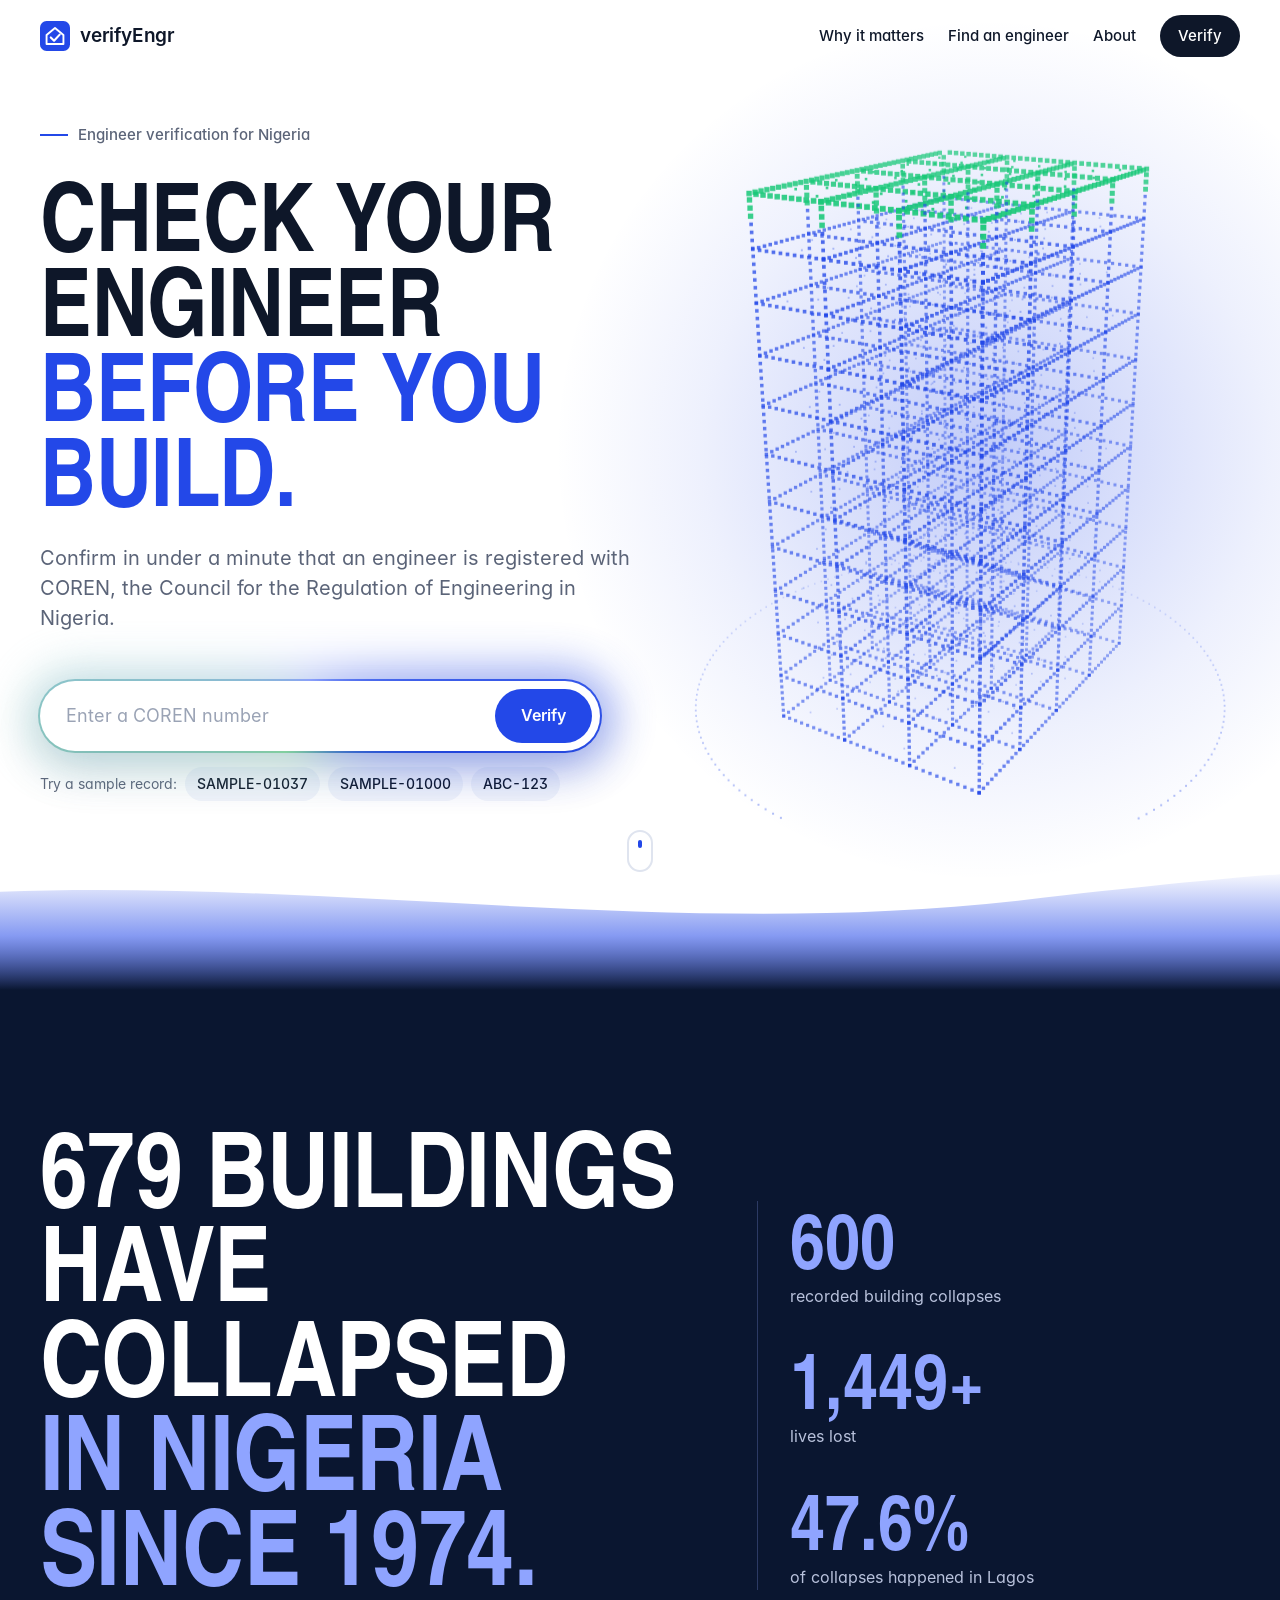
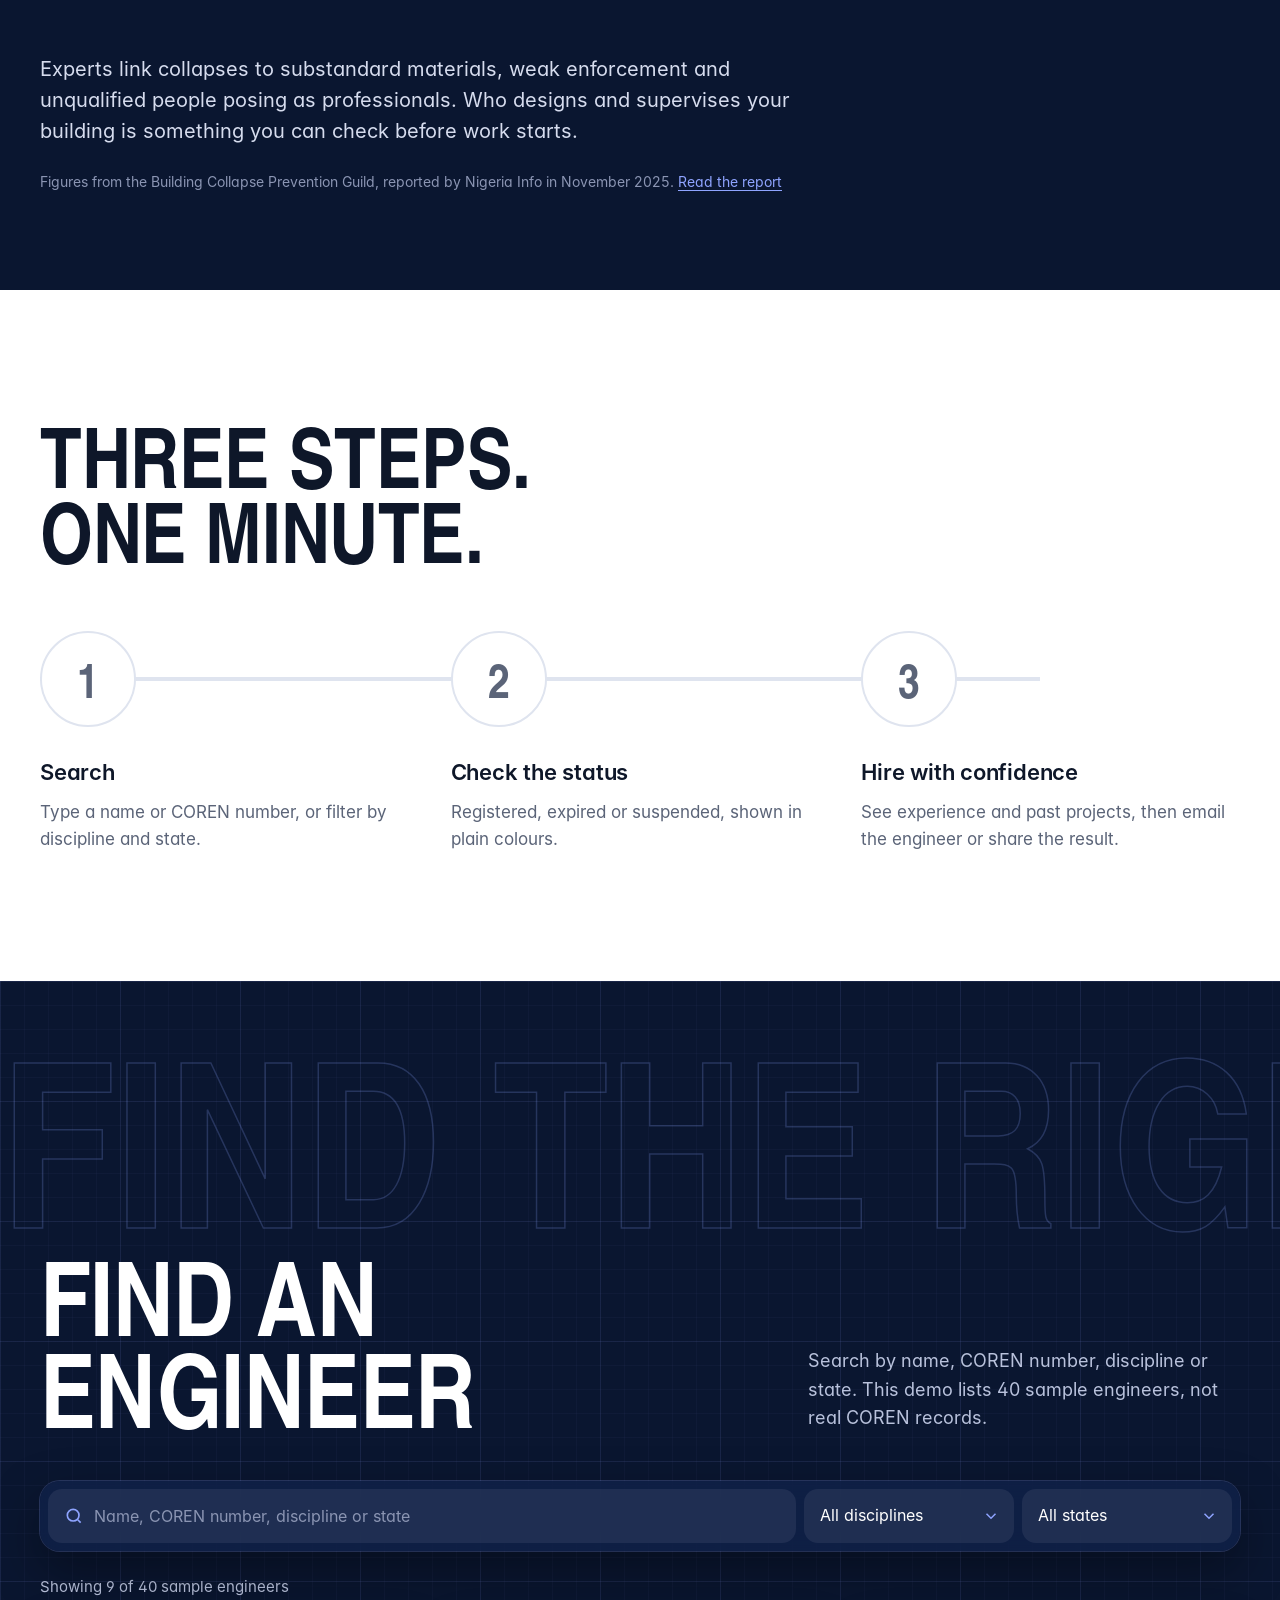
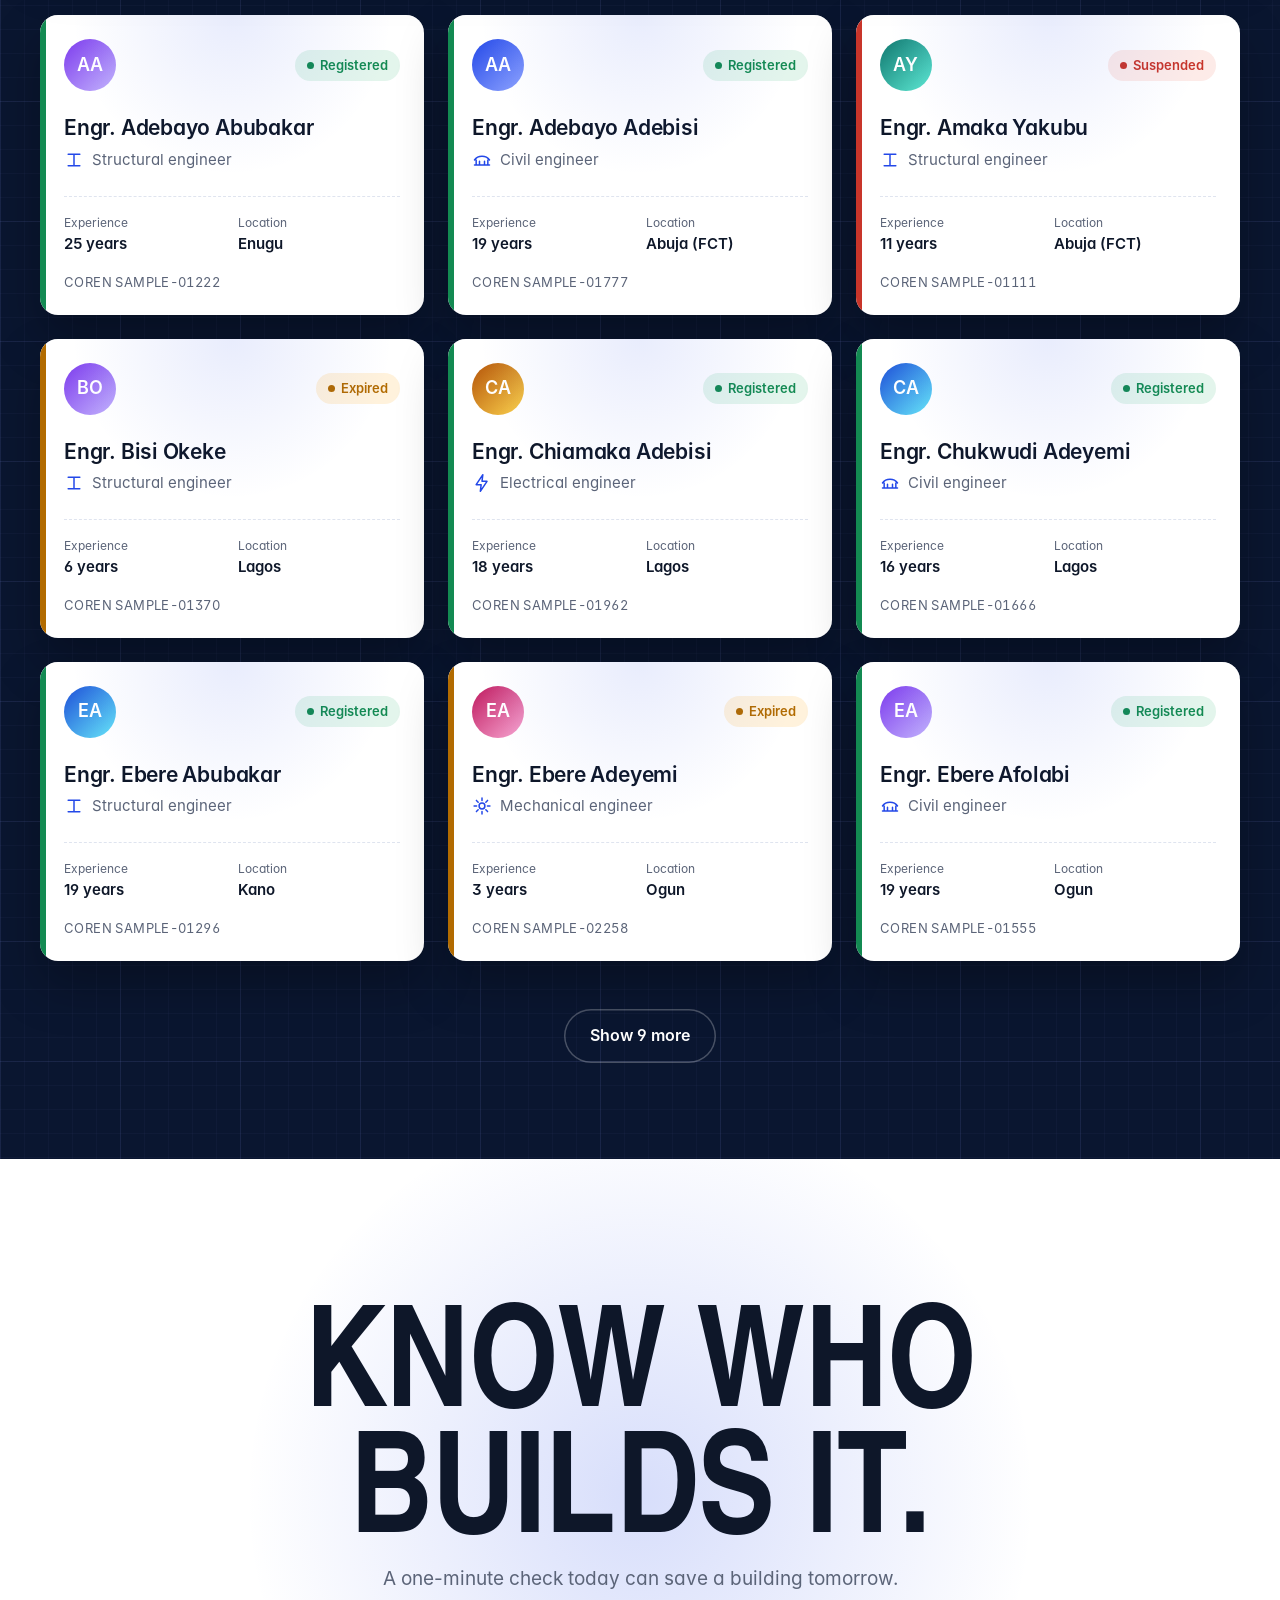
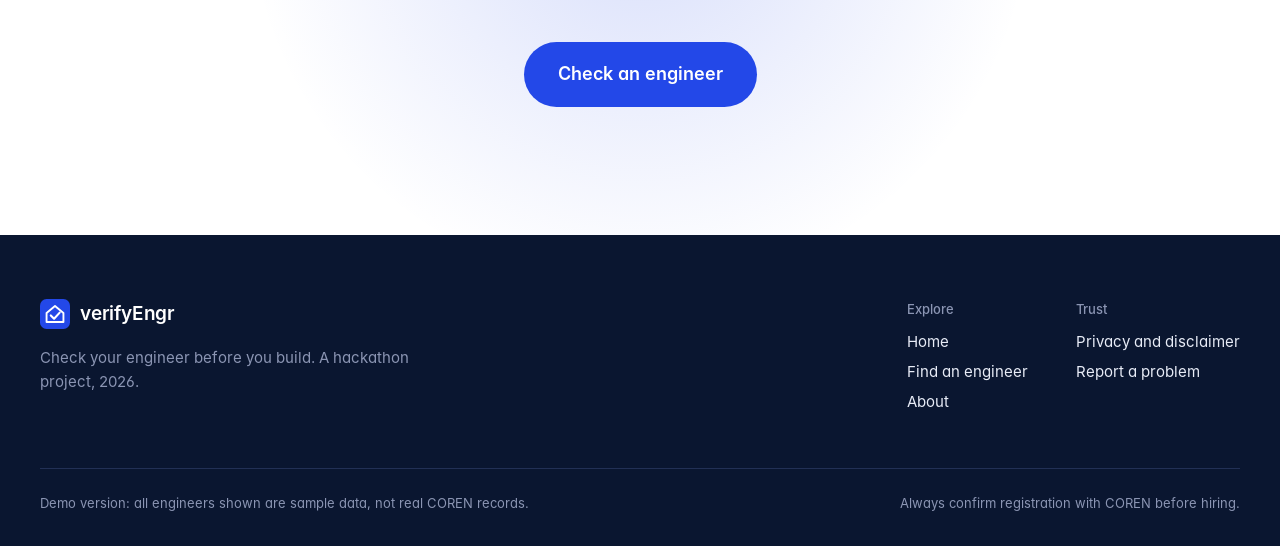
==== commit 773ec0b4: "Move engineer data and reports to Supabase - engineers table (public read only) seeded with the 40 s" ====
--- a/website/index.html
+++ b/website/index.html
@@ -196,6 +196,7 @@
     </div>
   </footer>
 
+  <script src="js/config.js"></script>
   <script src="js/app.js"></script>
   <script src="js/motion.js"></script>
 </body>
--- a/website/css/styles.css
+++ b/website/css/styles.css
@@ -63,7 +63,7 @@
 img, svg, canvas { display: block; max-width: 100%; }
 a { color: var(--blue); text-underline-offset: 3px; }
 h1, h2, h3, p { margin: 0; }
-button, input, select { font: inherit; color: inherit; }
+button, input, select, textarea { font: inherit; color: inherit; }
 :focus-visible { outline: 3px solid var(--blue-soft); outline-offset: 3px; border-radius: 6px; }
 .sr-only { position: absolute; width: 1px; height: 1px; overflow: hidden; clip: rect(0 0 0 0); white-space: nowrap; }
 .wrap { width: min(var(--page), 100% - 48px); margin-inline: auto; }
@@ -411,7 +411,19 @@
 .actions { max-width: 920px; margin: var(--s4) auto 0; display: flex; flex-wrap: wrap; gap: 10px; }
 .actions .btn-wa { background: #1fa855; }
 .actions .btn-wa:hover { background: #178544; }
-.report-link { margin-left: auto; align-self: center; color: var(--red); font-size: 15px; font-weight: 500; }
+.report-link { margin-left: auto; align-self: center; color: var(--red); font-size: 15px; font-weight: 500; background: none; border: 0; padding: 4px 0; cursor: pointer; text-decoration: underline; text-underline-offset: 3px; }
+.report-form { max-width: 920px; margin: var(--s4) auto 0; padding: var(--s4); border-radius: var(--radius); background: #fff; box-shadow: 0 20px 50px rgba(14,30,80,.10); border: 1px solid var(--line); display: grid; gap: 8px; animation: verdict-in .5s var(--ease) both; }
+.report-form[hidden] { display: none; }
+.report-form h2 { font-size: 22px; font-weight: 600; letter-spacing: -0.01em; }
+.report-form .note { color: var(--muted); font-size: 15px; margin-bottom: 8px; }
+.report-form label { font-weight: 500; font-size: 15px; margin-top: 8px; }
+.report-form textarea, .report-form input { width: 100%; padding: 12px 14px; border: 1.5px solid var(--line); border-radius: 12px; font-size: 16px; background: var(--mist); resize: vertical; }
+.report-form textarea:focus, .report-form input:focus { outline: 0; border-color: var(--blue); background: #fff; }
+.report-actions { display: flex; align-items: center; gap: var(--s3); flex-wrap: wrap; margin-top: var(--s2); }
+.report-actions a { font-size: 15px; }
+.report-status { font-size: 15px; font-weight: 500; min-height: 1.2em; }
+.report-status.good { color: var(--green); }
+.report-status.bad { color: var(--red); }
 
 .projects { max-width: 920px; margin: var(--s6) auto 0; }
 .projects h2 { font-size: clamp(40px, 5vw, 64px); }
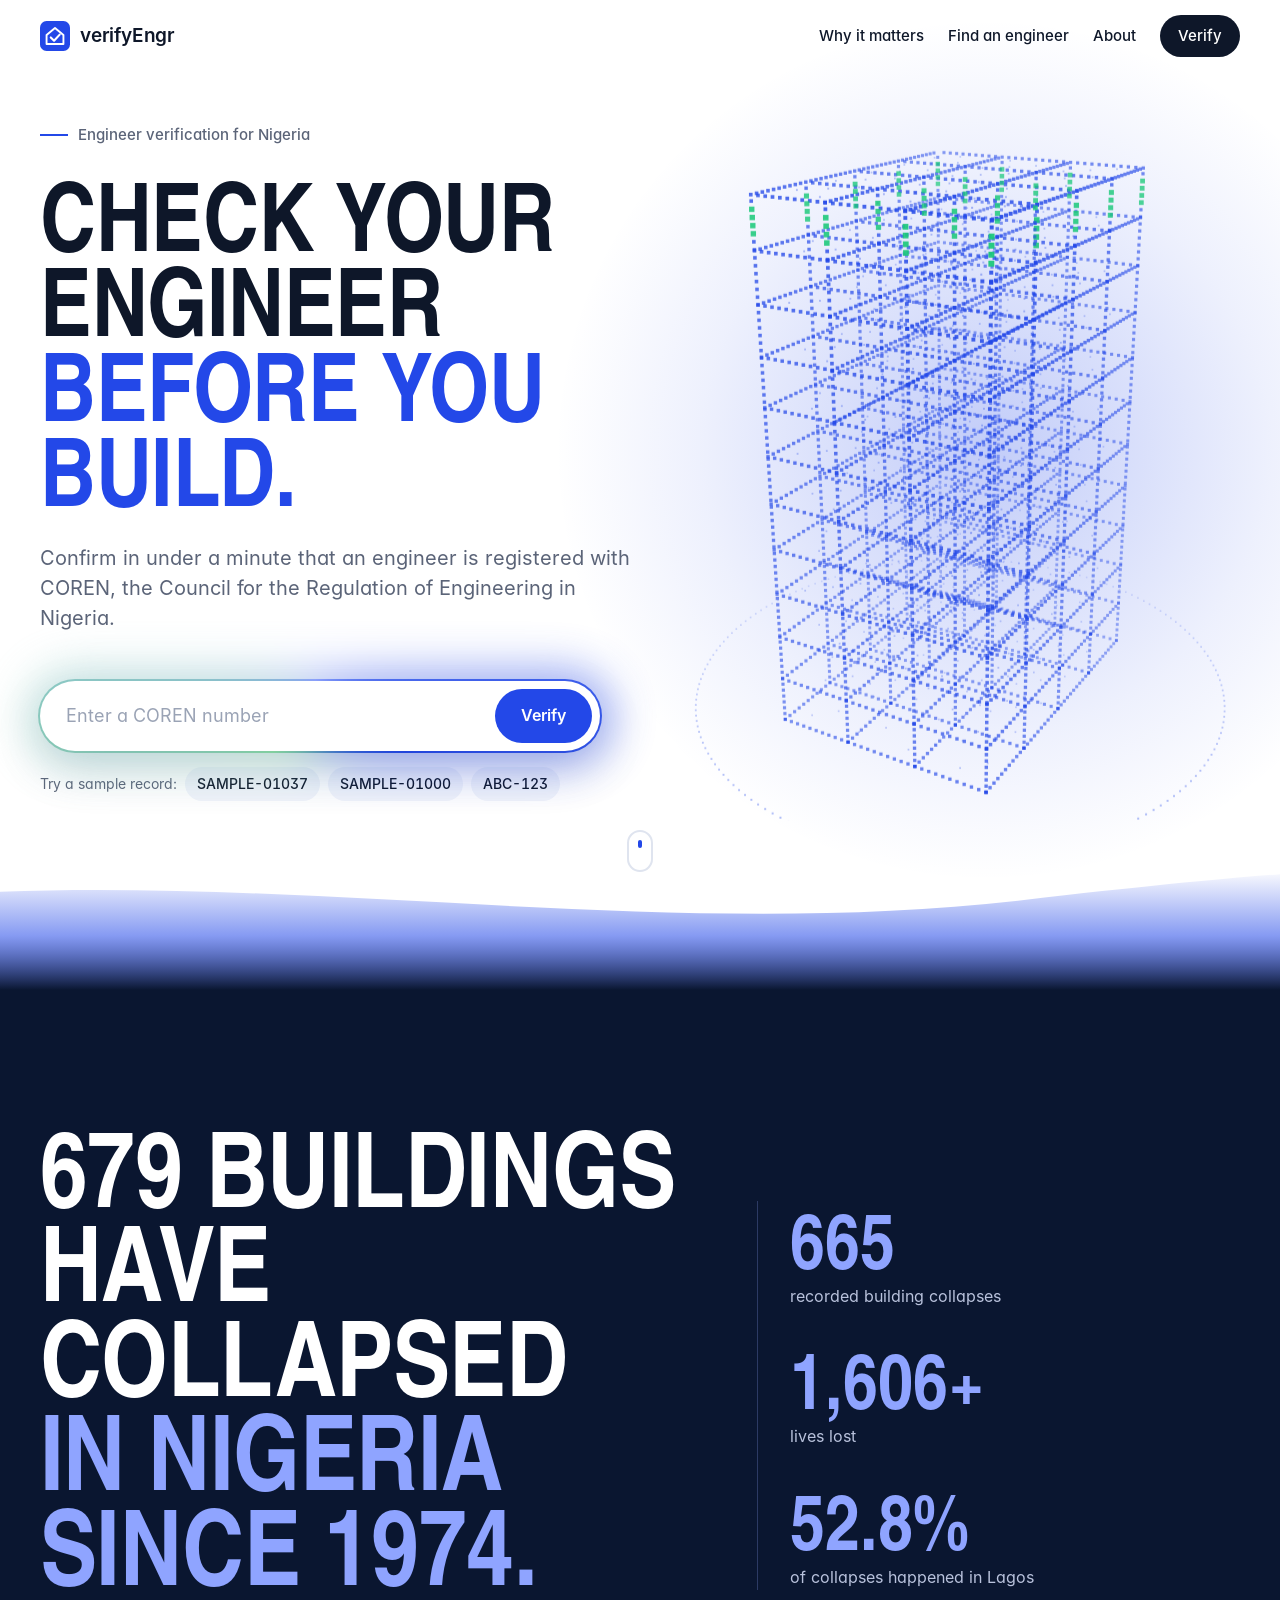
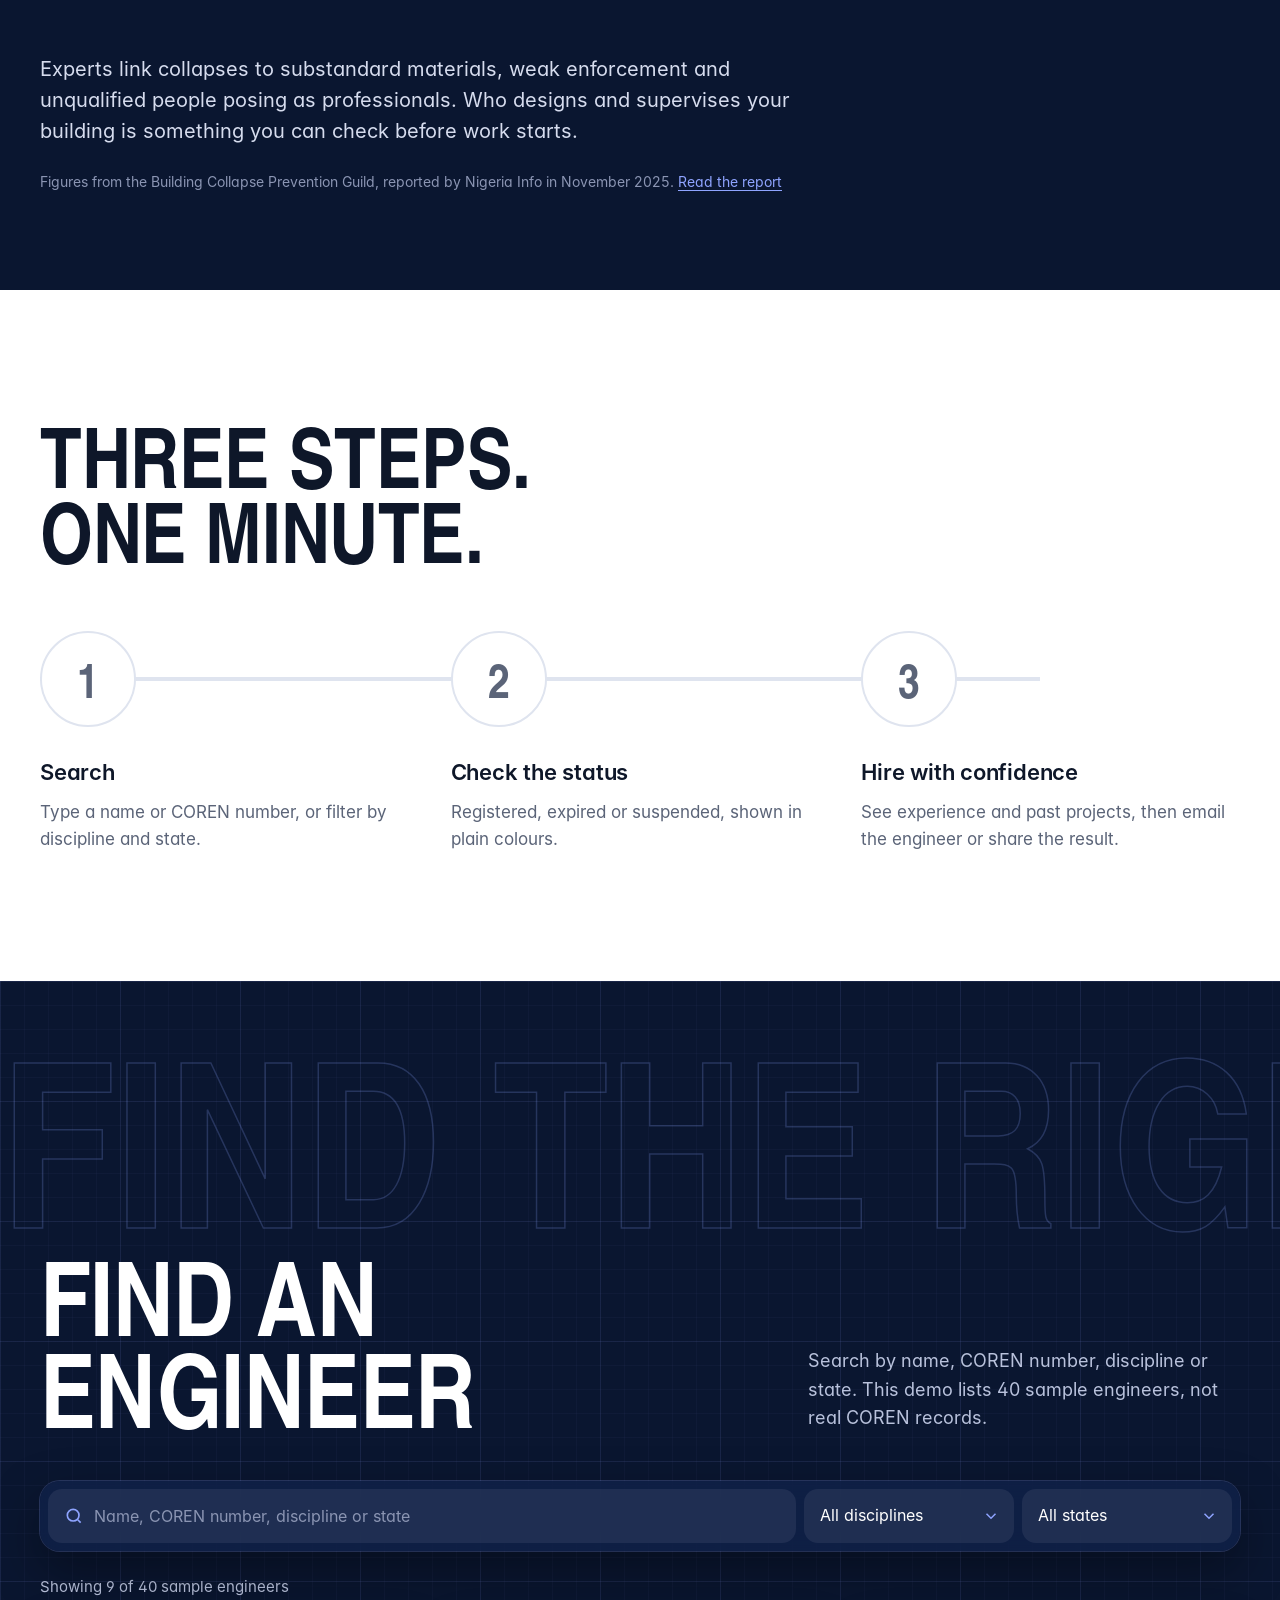
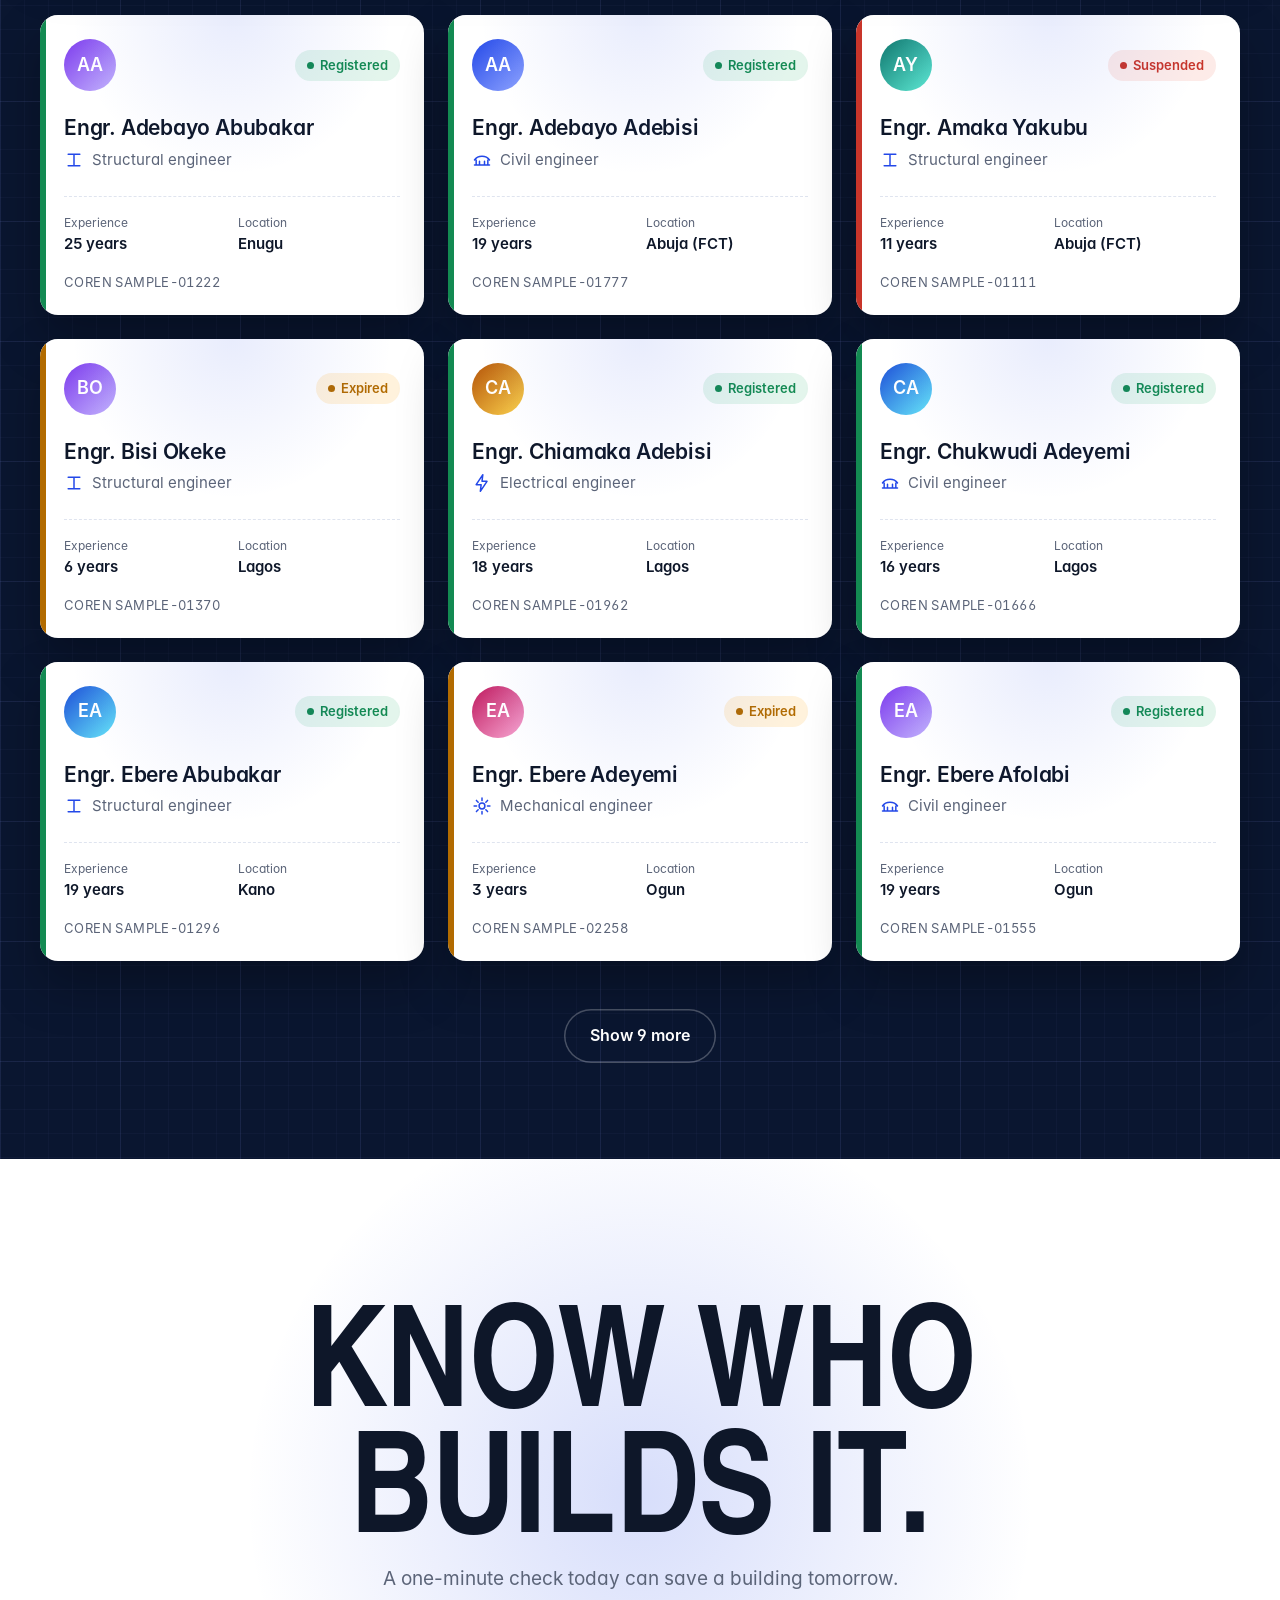
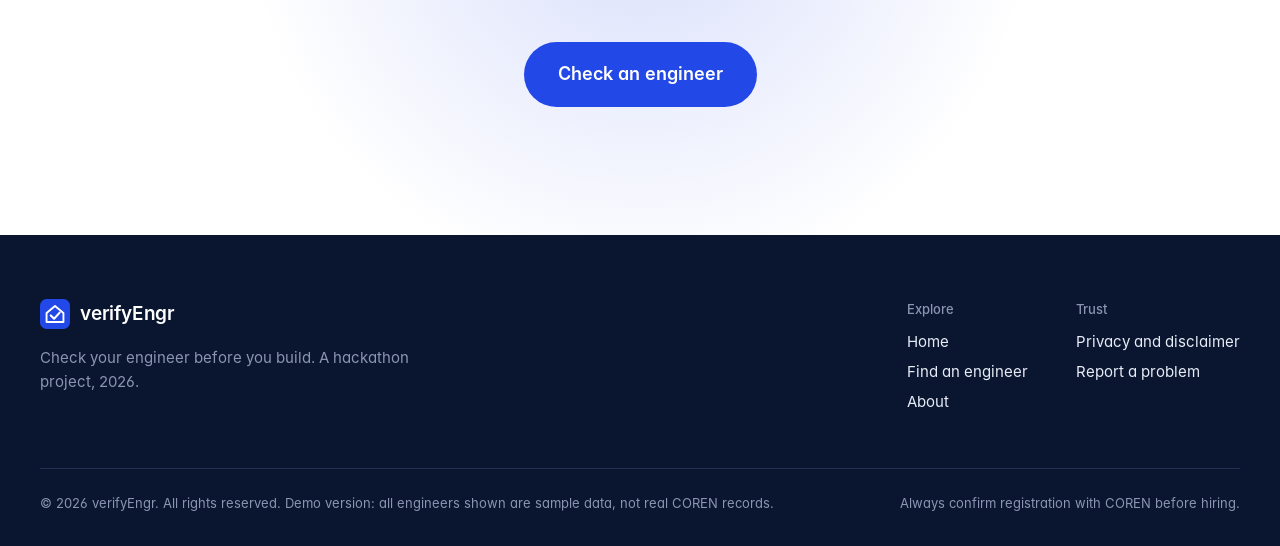
==== commit 1d709835: "Add all-rights-reserved licence and copyright notice Co-Authored-By: Claude Opus 5.5 <noreply@anthro" ====
--- a/website/index.html
+++ b/website/index.html
@@ -190,7 +190,7 @@
         </div>
       </div>
       <div class="footer-bottom">
-        <span>Demo version: all engineers shown are sample data, not real COREN records.</span>
+        <span>&copy; 2026 verifyEngr. All rights reserved. Demo version: all engineers shown are sample data, not real COREN records.</span>
         <span>Always confirm registration with COREN before hiring.</span>
       </div>
     </div>
